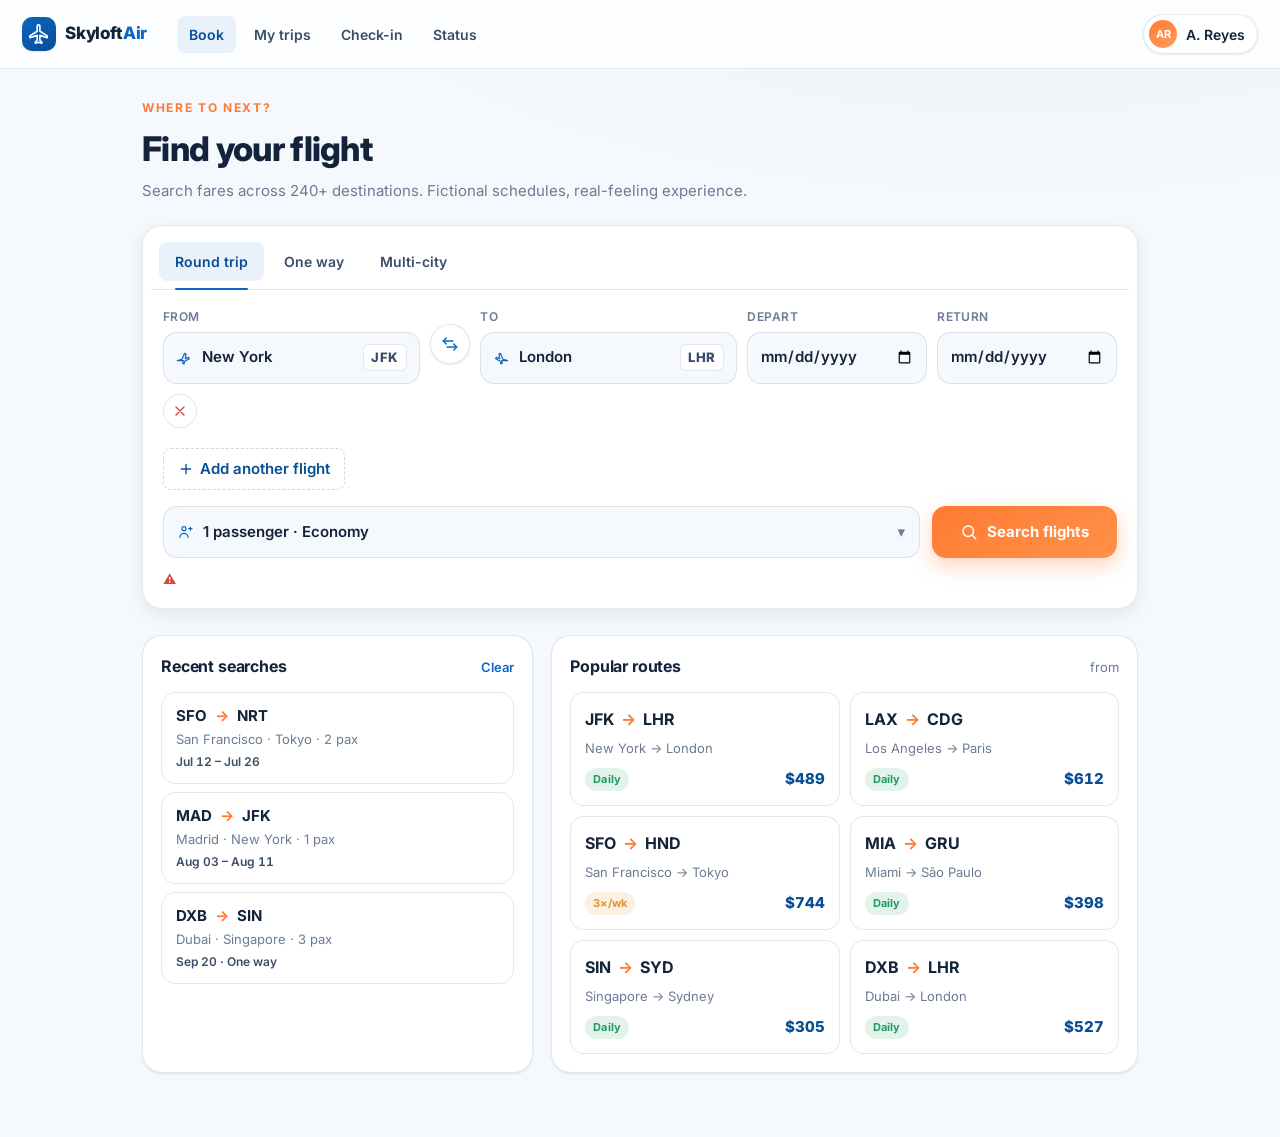
==== index.html @ d3d6f7d5 "Fix mobile responsiveness" ====
<!doctype html>
<html lang="en">
<head>
  <meta charset="utf-8" />
  <meta name="viewport" content="width=device-width, initial-scale=1" />
  <title>Skyloft Air — Flight Search</title>
  <link rel="preconnect" href="https://fonts.googleapis.com" />
  <link rel="preconnect" href="https://fonts.gstatic.com" crossorigin />
  <link href="https://fonts.googleapis.com/css2?family=Inter:wght@400;500;600;700;800&display=swap" rel="stylesheet" />
  <link rel="stylesheet" href="style.css" />
  <script src="script.js" defer></script>
</head>
<body>
  <header class="topbar">
    <div class="brand" aria-label="Skyloft Air">
      <span class="brand-mark" aria-hidden="true">
        <svg viewBox="0 0 24 24" width="22" height="22" fill="none" stroke="currentColor" stroke-width="1.8" stroke-linecap="round" stroke-linejoin="round"><path d="M21 16v-2l-8-5V3.5a1.5 1.5 0 0 0-3 0V9l-8 5v2l8-2.5V19l-2 1.5V22l3.5-1L15 22v-1.5L13 19v-5.5z"/></svg>
      </span>
      <span class="brand-name">Skyloft<span>Air</span></span>
    </div>
    <nav class="topnav" aria-label="Main">
      <a href="#" class="active">Book</a>
      <a href="#">My trips</a>
      <a href="#">Check-in</a>
      <a href="#">Status</a>
    </nav>
    <button class="account" type="button" aria-label="Account menu">
      <span class="avatar" aria-hidden="true">AR</span>
      <span class="account-name">A. Reyes</span>
    </button>
  </header>

  <main class="wrap">
    <section class="hero">
      <p class="hero-kicker">Where to next?</p>
      <h1 class="hero-title">Find your flight</h1>
      <p class="hero-sub">Search fares across 240+ destinations. Fictional schedules, real-feeling experience.</p>
    </section>

    <section class="search" aria-label="Flight search">
      <div class="trip-tabs" role="tablist" aria-label="Trip type">
        <button class="trip-tab active" role="tab" aria-selected="true" data-trip="round">Round trip</button>
        <button class="trip-tab" role="tab" aria-selected="false" data-trip="oneway">One way</button>
        <button class="trip-tab" role="tab" aria-selected="false" data-trip="multi">Multi-city</button>
      </div>

      <form id="searchForm" novalidate>
        <div class="legs" id="legs">
          <div class="leg" data-leg="0">
            <div class="field field-from">
              <label for="from-0">From</label>
              <div class="airport-input">
                <span class="ai-icon" aria-hidden="true">
                  <svg viewBox="0 0 24 24" width="16" height="16" fill="none" stroke="currentColor" stroke-width="1.8" stroke-linecap="round" stroke-linejoin="round"><path d="M2 16l7-2 4-9 2 1-1 7 5-2 1 2-7 4-1 4-2-1 1-4z"/></svg>
                </span>
                <input id="from-0" class="ap" type="text" autocomplete="off" placeholder="City or airport" value="New York" data-code="JFK" />
                <span class="ap-code">JFK</span>
              </div>
            </div>

            <button class="swap" type="button" aria-label="Swap origin and destination" title="Swap">
              <svg viewBox="0 0 24 24" width="18" height="18" fill="none" stroke="currentColor" stroke-width="1.8" stroke-linecap="round" stroke-linejoin="round"><path d="M7 4l-4 4 4 4"/><path d="M3 8h13"/><path d="M17 20l4-4-4-4"/><path d="M21 16H8"/></svg>
            </button>

            <div class="field field-to">
              <label for="to-0">To</label>
              <div class="airport-input">
                <span class="ai-icon" aria-hidden="true">
                  <svg viewBox="0 0 24 24" width="16" height="16" fill="none" stroke="currentColor" stroke-width="1.8" stroke-linecap="round" stroke-linejoin="round"><path d="M22 16l-7-2-4-9-2 1 1 7-5-2-1 2 7 4 1 4 2-1-1-4z"/></svg>
                </span>
                <input id="to-0" class="ap" type="text" autocomplete="off" placeholder="City or airport" value="London" data-code="LHR" />
                <span class="ap-code">LHR</span>
              </div>
            </div>

            <div class="field field-depart">
              <label for="depart-0">Depart</label>
              <input id="depart-0" class="date depart" type="date" />
            </div>

            <div class="field field-return">
              <label for="return-0">Return</label>
              <input id="return-0" class="date return" type="date" />
            </div>

            <button class="leg-remove" type="button" aria-label="Remove flight" hidden>
              <svg viewBox="0 0 24 24" width="16" height="16" fill="none" stroke="currentColor" stroke-width="2" stroke-linecap="round"><path d="M6 6l12 12M18 6L6 18"/></svg>
            </button>
          </div>
        </div>

        <button class="add-leg" type="button" id="addLeg" hidden>
          <svg viewBox="0 0 24 24" width="16" height="16" fill="none" stroke="currentColor" stroke-width="2" stroke-linecap="round"><path d="M12 5v14M5 12h14"/></svg>
          Add another flight
        </button>

        <div class="controls">
          <div class="pax-wrap">
            <button class="pax-trigger" type="button" id="paxTrigger" aria-haspopup="true" aria-expanded="false">
              <span class="pax-ico" aria-hidden="true">
                <svg viewBox="0 0 24 24" width="16" height="16" fill="none" stroke="currentColor" stroke-width="1.8" stroke-linecap="round" stroke-linejoin="round"><circle cx="9" cy="7" r="3"/><path d="M3 20a6 6 0 0 1 12 0"/><path d="M16 7h5M18.5 4.5v5"/></svg>
              </span>
              <span class="pax-label" id="paxLabel">1 passenger · Economy</span>
              <span class="chev" aria-hidden="true">▾</span>
            </button>

            <div class="pax-panel" id="paxPanel" hidden role="dialog" aria-label="Passengers and cabin">
              <div class="stepper-row" data-type="adults">
                <div><strong>Adults</strong><small>12+ years</small></div>
                <div class="stepper">
                  <button type="button" class="step minus" aria-label="Fewer adults">−</button>
                  <output class="step-val">1</output>
                  <button type="button" class="step plus" aria-label="More adults">+</button>
                </div>
              </div>
              <div class="stepper-row" data-type="children">
                <div><strong>Children</strong><small>2–11 years</small></div>
                <div class="stepper">
                  <button type="button" class="step minus" aria-label="Fewer children">−</button>
                  <output class="step-val">0</output>
                  <button type="button" class="step plus" aria-label="More children">+</button>
                </div>
              </div>
              <div class="stepper-row" data-type="infants">
                <div><strong>Infants</strong><small>Under 2, on lap</small></div>
                <div class="stepper">
                  <button type="button" class="step minus" aria-label="Fewer infants">−</button>
                  <output class="step-val">0</output>
                  <button type="button" class="step plus" aria-label="More infants">+</button>
                </div>
              </div>
              <div class="cabin-row">
                <span class="cabin-label">Cabin</span>
                <div class="cabin-seg" role="radiogroup" aria-label="Cabin class">
                  <button type="button" class="cabin active" data-cabin="Economy" role="radio" aria-checked="true">Economy</button>
                  <button type="button" class="cabin" data-cabin="Premium" role="radio" aria-checked="false">Premium</button>
                  <button type="button" class="cabin" data-cabin="Business" role="radio" aria-checked="false">Business</button>
                  <button type="button" class="cabin" data-cabin="First" role="radio" aria-checked="false">First</button>
                </div>
              </div>
              <button type="button" class="pax-done" id="paxDone">Done</button>
            </div>
          </div>

          <button class="search-btn" type="submit">
            <svg viewBox="0 0 24 24" width="18" height="18" fill="none" stroke="currentColor" stroke-width="2" stroke-linecap="round" stroke-linejoin="round"><circle cx="11" cy="11" r="7"/><path d="M21 21l-4-4"/></svg>
            Search flights
          </button>
        </div>
        <p class="form-error" id="formError" role="alert" hidden></p>
      </form>
    </section>

    <div class="columns">
      <section class="panel recent" aria-label="Recent searches">
        <div class="panel-head">
          <h2>Recent searches</h2>
          <button class="link-btn" type="button" id="clearRecent">Clear</button>
        </div>
        <ul class="recent-list" id="recentList">
          <li class="recent-item" data-from="SFO" data-fc="San Francisco" data-to="NRT" data-tc="Tokyo">
            <span class="ri-route"><b>SFO</b><span class="arrow" aria-hidden="true">→</span><b>NRT</b></span>
            <span class="ri-meta">San Francisco · Tokyo · 2 pax</span>
            <span class="ri-date">Jul 12 – Jul 26</span>
          </li>
          <li class="recent-item" data-from="MAD" data-fc="Madrid" data-to="JFK" data-tc="New York">
            <span class="ri-route"><b>MAD</b><span class="arrow" aria-hidden="true">→</span><b>JFK</b></span>
            <span class="ri-meta">Madrid · New York · 1 pax</span>
            <span class="ri-date">Aug 03 – Aug 11</span>
          </li>
          <li class="recent-item" data-from="DXB" data-fc="Dubai" data-to="SIN" data-tc="Singapore">
            <span class="ri-route"><b>DXB</b><span class="arrow" aria-hidden="true">→</span><b>SIN</b></span>
            <span class="ri-meta">Dubai · Singapore · 3 pax</span>
            <span class="ri-date">Sep 20 · One way</span>
          </li>
        </ul>
      </section>

      <section class="panel popular" aria-label="Popular routes">
        <div class="panel-head">
          <h2>Popular routes</h2>
          <span class="head-note">from</span>
        </div>
        <ul class="route-grid" id="routeGrid">
          <li>
            <button class="route-card" type="button" data-from="JFK" data-fc="New York" data-to="LHR" data-tc="London">
              <span class="rc-codes"><b>JFK</b><span class="arrow" aria-hidden="true">→</span><b>LHR</b></span>
              <span class="rc-cities">New York → London</span>
              <span class="rc-foot"><span class="rc-pill ontime">Daily</span><span class="rc-price">$489</span></span>
            </button>
          </li>
          <li>
            <button class="route-card" type="button" data-from="LAX" data-fc="Los Angeles" data-to="CDG" data-tc="Paris">
              <span class="rc-codes"><b>LAX</b><span class="arrow" aria-hidden="true">→</span><b>CDG</b></span>
              <span class="rc-cities">Los Angeles → Paris</span>
              <span class="rc-foot"><span class="rc-pill ontime">Daily</span><span class="rc-price">$612</span></span>
            </button>
          </li>
          <li>
            <button class="route-card" type="button" data-from="SFO" data-fc="San Francisco" data-to="HND" data-tc="Tokyo">
              <span class="rc-codes"><b>SFO</b><span class="arrow" aria-hidden="true">→</span><b>HND</b></span>
              <span class="rc-cities">San Francisco → Tokyo</span>
              <span class="rc-foot"><span class="rc-pill warn">3×/wk</span><span class="rc-price">$744</span></span>
            </button>
          </li>
          <li>
            <button class="route-card" type="button" data-from="MIA" data-fc="Miami" data-to="GRU" data-tc="São Paulo">
              <span class="rc-codes"><b>MIA</b><span class="arrow" aria-hidden="true">→</span><b>GRU</b></span>
              <span class="rc-cities">Miami → São Paulo</span>
              <span class="rc-foot"><span class="rc-pill ontime">Daily</span><span class="rc-price">$398</span></span>
            </button>
          </li>
          <li>
            <button class="route-card" type="button" data-from="SIN" data-fc="Singapore" data-to="SYD" data-tc="Sydney">
              <span class="rc-codes"><b>SIN</b><span class="arrow" aria-hidden="true">→</span><b>SYD</b></span>
              <span class="rc-cities">Singapore → Sydney</span>
              <span class="rc-foot"><span class="rc-pill ontime">Daily</span><span class="rc-price">$305</span></span>
            </button>
          </li>
          <li>
            <button class="route-card" type="button" data-from="DXB" data-fc="Dubai" data-to="LHR" data-tc="London">
              <span class="rc-codes"><b>DXB</b><span class="arrow" aria-hidden="true">→</span><b>LHR</b></span>
              <span class="rc-cities">Dubai → London</span>
              <span class="rc-foot"><span class="rc-pill ontime">Daily</span><span class="rc-price">$527</span></span>
            </button>
          </li>
        </ul>
      </section>
    </div>
  </main>

  <div class="toast-wrap" id="toastWrap" aria-live="polite" aria-atomic="true"></div>

</body>
</html>
---- style.css ----
:root {
  --sky: #0a66c2;
  --sky-d: #084e95;
  --sky-50: #e9f2fb;
  --cloud: #f5f8fc;
  --sunrise: #ff7a33;
  --sunrise-50: #fff0e7;
  --ink: #13233b;
  --ink-2: #3a4d68;
  --muted: #6b7c93;
  --bg: #f5f8fc;
  --surface: #ffffff;
  --line: rgba(19, 35, 59, 0.1);
  --line-2: rgba(19, 35, 59, 0.18);
  --ok: #1f9d62;
  --warn: #e0962a;
  --danger: #d4493e;
  --boarding: #1f9d62;
  --r-sm: 8px;
  --r-md: 14px;
  --r-lg: 20px;
  --shadow-sm: 0 1px 2px rgba(19, 35, 59, 0.06), 0 1px 3px rgba(19, 35, 59, 0.05);
  --shadow-md: 0 6px 18px rgba(19, 35, 59, 0.08);
  --shadow-lg: 0 18px 48px rgba(19, 35, 59, 0.14);
}

* { box-sizing: border-box; }

html { -webkit-text-size-adjust: 100%; }

body {
  margin: 0;
  font-family: "Inter", system-ui, -apple-system, sans-serif;
  font-size: 15px;
  line-height: 1.5;
  color: var(--ink);
  background:
    radial-gradient(1100px 460px at 80% -120px, var(--sky-50), transparent 70%),
    var(--bg);
  -webkit-font-smoothing: antialiased;
  -moz-osx-font-smoothing: grayscale;
}

.tnum { font-variant-numeric: tabular-nums; }

/* ---------- Topbar ---------- */
.topbar {
  display: flex;
  align-items: center;
  gap: 22px;
  padding: 14px 22px;
  background: rgba(255, 255, 255, 0.82);
  backdrop-filter: saturate(1.4) blur(10px);
  border-bottom: 1px solid var(--line);
  position: sticky;
  top: 0;
  z-index: 30;
}
.brand { display: flex; align-items: center; gap: 9px; color: var(--sky); }
.brand-mark {
  display: grid;
  place-items: center;
  width: 34px; height: 34px;
  border-radius: 10px;
  background: linear-gradient(150deg, var(--sky), var(--sky-d));
  color: #fff;
  box-shadow: var(--shadow-sm);
}
.brand-name { font-weight: 800; font-size: 17px; color: var(--ink); letter-spacing: -0.01em; }
.brand-name span { color: var(--sky); }
.topnav { display: flex; gap: 6px; margin-left: 8px; }
.topnav a {
  text-decoration: none;
  color: var(--ink-2);
  font-weight: 600;
  font-size: 14px;
  padding: 8px 12px;
  border-radius: var(--r-sm);
  transition: background .15s, color .15s;
}
.topnav a:hover { background: var(--sky-50); color: var(--sky-d); }
.topnav a.active { color: var(--sky-d); background: var(--sky-50); }
.account {
  margin-left: auto;
  display: flex; align-items: center; gap: 9px;
  background: var(--surface);
  border: 1px solid var(--line);
  border-radius: 999px;
  padding: 5px 12px 5px 5px;
  cursor: pointer;
  font: inherit;
  color: var(--ink);
  box-shadow: var(--shadow-sm);
  transition: border-color .15s, box-shadow .15s;
}
.account:hover { border-color: var(--line-2); }
.avatar {
  width: 28px; height: 28px;
  border-radius: 50%;
  display: grid; place-items: center;
  background: linear-gradient(150deg, var(--sunrise), #ff9c5e);
  color: #fff; font-weight: 700; font-size: 11px;
}
.account-name { font-weight: 600; font-size: 14px; }

/* ---------- Wrap / hero ---------- */
.wrap { max-width: 1040px; margin: 0 auto; padding: 30px 22px 64px; }
.hero { margin-bottom: 22px; }
.hero-kicker {
  margin: 0 0 6px;
  text-transform: uppercase;
  letter-spacing: .14em;
  font-size: 12px;
  font-weight: 700;
  color: var(--sunrise);
}
.hero-title { margin: 0 0 6px; font-size: 34px; font-weight: 800; letter-spacing: -0.02em; }
.hero-sub { margin: 0; color: var(--muted); font-size: 15px; }

/* ---------- Search card ---------- */
.search {
  background: var(--surface);
  border: 1px solid var(--line);
  border-radius: var(--r-lg);
  box-shadow: var(--shadow-md);
  padding: 8px 8px 18px;
}
.trip-tabs {
  display: flex;
  gap: 4px;
  padding: 8px;
  border-bottom: 1px solid var(--line);
  margin-bottom: 4px;
}
.trip-tab {
  font: inherit;
  font-weight: 600;
  font-size: 14px;
  color: var(--ink-2);
  background: transparent;
  border: 0;
  border-radius: var(--r-sm);
  padding: 9px 16px;
  cursor: pointer;
  position: relative;
  transition: background .15s, color .15s;
}
.trip-tab:hover { background: var(--cloud); }
.trip-tab.active { color: var(--sky-d); background: var(--sky-50); }
.trip-tab.active::after {
  content: "";
  position: absolute;
  left: 16px; right: 16px; bottom: -9px;
  height: 2px;
  background: var(--sky);
  border-radius: 2px;
}

/* ---------- Legs ---------- */
.legs { display: flex; flex-direction: column; gap: 12px; padding: 14px 12px 2px; }
.leg {
  display: grid;
  grid-template-columns: 1fr 40px 1fr 0.7fr 0.7fr;
  align-items: end;
  gap: 10px;
}
.leg.no-return { grid-template-columns: 1fr 40px 1fr 0.9fr; }
.field { display: flex; flex-direction: column; gap: 6px; min-width: 0; }
.field label {
  font-size: 12px;
  font-weight: 600;
  color: var(--muted);
  text-transform: uppercase;
  letter-spacing: .04em;
}
.airport-input {
  display: flex;
  align-items: center;
  gap: 8px;
  background: var(--cloud);
  border: 1px solid var(--line);
  border-radius: var(--r-md);
  padding: 0 12px;
  height: 52px;
  transition: border-color .15s, box-shadow .15s, background .15s;
}
.airport-input:focus-within {
  border-color: var(--sky);
  background: #fff;
  box-shadow: 0 0 0 3px var(--sky-50);
}
.ai-icon { color: var(--sky); display: flex; }
.airport-input input {
  flex: 1;
  border: 0;
  background: transparent;
  font: inherit;
  font-weight: 600;
  font-size: 15px;
  color: var(--ink);
  min-width: 0;
  outline: none;
}
.airport-input input::placeholder { color: var(--muted); font-weight: 500; }
.ap-code {
  font-variant-numeric: tabular-nums;
  font-weight: 800;
  font-size: 13px;
  letter-spacing: .04em;
  color: var(--ink-2);
  background: #fff;
  border: 1px solid var(--line);
  border-radius: 6px;
  padding: 3px 7px;
  min-width: 44px;
  text-align: center;
}
.swap {
  align-self: center;
  margin-bottom: 4px;
  width: 40px; height: 40px;
  border-radius: 50%;
  border: 1px solid var(--line);
  background: #fff;
  color: var(--sky);
  cursor: pointer;
  display: grid; place-items: center;
  box-shadow: var(--shadow-sm);
  transition: transform .25s ease, border-color .15s, color .15s;
}
.swap:hover { border-color: var(--sky); color: var(--sky-d); }
.swap.spin { transform: rotate(180deg); }

.date {
  height: 52px;
  border: 1px solid var(--line);
  border-radius: var(--r-md);
  background: var(--cloud);
  font: inherit;
  font-weight: 600;
  color: var(--ink);
  padding: 0 12px;
  outline: none;
  transition: border-color .15s, box-shadow .15s, background .15s;
}
.date:focus { border-color: var(--sky); background: #fff; box-shadow: 0 0 0 3px var(--sky-50); }
.date.disabled { opacity: .45; pointer-events: none; }

.leg-remove {
  align-self: center;
  margin-bottom: 4px;
  width: 34px; height: 34px;
  border-radius: 50%;
  border: 1px solid var(--line);
  background: #fff;
  color: var(--danger);
  cursor: pointer;
  display: grid; place-items: center;
  transition: border-color .15s, background .15s;
}
.leg-remove:hover { border-color: var(--danger); background: #fff5f4; }

.add-leg {
  margin: 14px 12px 0;
  display: inline-flex;
  align-items: center;
  gap: 6px;
  background: transparent;
  border: 1px dashed var(--line-2);
  border-radius: var(--r-sm);
  color: var(--sky-d);
  font: inherit;
  font-weight: 600;
  padding: 9px 14px;
  cursor: pointer;
  transition: background .15s, border-color .15s;
}
.add-leg:hover { background: var(--sky-50); border-color: var(--sky); }

/* ---------- Controls ---------- */
.controls {
  display: flex;
  align-items: stretch;
  gap: 12px;
  padding: 16px 12px 0;
  flex-wrap: wrap;
}
.pax-wrap { position: relative; flex: 1; min-width: 240px; }
.pax-trigger {
  width: 100%;
  height: 52px;
  display: flex;
  align-items: center;
  gap: 9px;
  background: var(--cloud);
  border: 1px solid var(--line);
  border-radius: var(--r-md);
  padding: 0 14px;
  font: inherit;
  font-weight: 600;
  color: var(--ink);
  cursor: pointer;
  text-align: left;
  transition: border-color .15s, box-shadow .15s;
}
.pax-trigger:hover { border-color: var(--line-2); }
.pax-trigger[aria-expanded="true"] { border-color: var(--sky); box-shadow: 0 0 0 3px var(--sky-50); background: #fff; }
.pax-ico { color: var(--sky); display: flex; }
.pax-label { flex: 1; }
.chev { color: var(--muted); transition: transform .2s; }
.pax-trigger[aria-expanded="true"] .chev { transform: rotate(180deg); }

.pax-panel {
  position: absolute;
  top: calc(100% + 8px);
  left: 0;
  width: min(360px, 92vw);
  background: var(--surface);
  border: 1px solid var(--line);
  border-radius: var(--r-md);
  box-shadow: var(--shadow-lg);
  padding: 8px;
  z-index: 20;
  animation: pop .14s ease;
}
@keyframes pop { from { opacity: 0; transform: translateY(-4px) scale(.98); } }
.stepper-row {
  display: flex;
  align-items: center;
  justify-content: space-between;
  padding: 10px 8px;
  border-radius: var(--r-sm);
}
.stepper-row:hover { background: var(--cloud); }
.stepper-row strong { display: block; font-size: 14px; }
.stepper-row small { color: var(--muted); font-size: 12px; }
.stepper { display: flex; align-items: center; gap: 4px; }
.step {
  width: 34px; height: 34px;
  border-radius: 50%;
  border: 1px solid var(--line-2);
  background: #fff;
  color: var(--sky-d);
  font-size: 18px;
  font-weight: 700;
  cursor: pointer;
  display: grid; place-items: center;
  transition: border-color .15s, background .15s, opacity .15s;
}
.step:hover:not(:disabled) { border-color: var(--sky); background: var(--sky-50); }
.step:disabled { opacity: .35; cursor: not-allowed; }
.step-val { width: 30px; text-align: center; font-weight: 700; font-variant-numeric: tabular-nums; }

.cabin-row { padding: 12px 8px 6px; border-top: 1px solid var(--line); margin-top: 6px; }
.cabin-label { display: block; font-size: 12px; font-weight: 600; color: var(--muted); text-transform: uppercase; letter-spacing: .04em; margin-bottom: 8px; }
.cabin-seg { display: grid; grid-template-columns: repeat(2, 1fr); gap: 6px; }
.cabin {
  font: inherit;
  font-weight: 600;
  font-size: 13px;
  padding: 9px 10px;
  border: 1px solid var(--line);
  border-radius: var(--r-sm);
  background: #fff;
  color: var(--ink-2);
  cursor: pointer;
  transition: border-color .15s, background .15s, color .15s;
}
.cabin:hover { border-color: var(--sky); }
.cabin.active { border-color: var(--sky); background: var(--sky-50); color: var(--sky-d); }
.pax-done {
  width: 100%;
  margin-top: 8px;
  padding: 11px;
  border: 0;
  border-radius: var(--r-sm);
  background: var(--ink);
  color: #fff;
  font: inherit;
  font-weight: 600;
  cursor: pointer;
}
.pax-done:hover { background: #0c1a2e; }

.search-btn {
  display: inline-flex;
  align-items: center;
  justify-content: center;
  gap: 9px;
  height: 52px;
  padding: 0 28px;
  border: 0;
  border-radius: var(--r-md);
  background: linear-gradient(150deg, var(--sunrise), #ff9248);
  color: #fff;
  font: inherit;
  font-weight: 700;
  font-size: 15px;
  cursor: pointer;
  box-shadow: 0 8px 20px rgba(255, 122, 51, 0.32);
  transition: transform .12s, box-shadow .15s, filter .15s;
  white-space: nowrap;
}
.search-btn:hover { filter: brightness(1.03); box-shadow: 0 10px 26px rgba(255, 122, 51, 0.4); }
.search-btn:active { transform: translateY(1px); }

.form-error {
  margin: 12px 12px 0;
  color: var(--danger);
  font-weight: 600;
  font-size: 13px;
  display: flex;
  align-items: center;
  gap: 6px;
}
.form-error::before { content: "⚠"; }

/* ---------- Columns ---------- */
.columns {
  display: grid;
  grid-template-columns: minmax(260px, 0.8fr) 1.2fr;
  gap: 18px;
  margin-top: 26px;
}
.panel {
  background: var(--surface);
  border: 1px solid var(--line);
  border-radius: var(--r-lg);
  box-shadow: var(--shadow-sm);
  padding: 18px;
}
.panel-head {
  display: flex;
  align-items: baseline;
  justify-content: space-between;
  margin-bottom: 14px;
}
.panel-head h2 { margin: 0; font-size: 16px; font-weight: 700; letter-spacing: -0.01em; }
.head-note { color: var(--muted); font-size: 13px; }
.link-btn {
  background: none;
  border: 0;
  color: var(--sky);
  font: inherit;
  font-weight: 600;
  font-size: 13px;
  cursor: pointer;
  padding: 0;
}
.link-btn:hover { color: var(--sky-d); text-decoration: underline; }

/* recent */
.recent-list { list-style: none; margin: 0; padding: 0; display: flex; flex-direction: column; gap: 8px; }
.recent-item {
  display: grid;
  gap: 3px;
  padding: 12px 14px;
  border: 1px solid var(--line);
  border-radius: var(--r-md);
  cursor: pointer;
  transition: border-color .15s, background .15s, transform .12s;
}
.recent-item:hover { border-color: var(--sky); background: var(--sky-50); transform: translateY(-1px); }
.ri-route { display: flex; align-items: center; gap: 8px; font-variant-numeric: tabular-nums; font-weight: 800; font-size: 15px; }
.ri-route .arrow, .rc-codes .arrow { color: var(--sunrise); font-weight: 700; }
.ri-meta { color: var(--muted); font-size: 13px; }
.ri-date { color: var(--ink-2); font-size: 12px; font-weight: 600; font-variant-numeric: tabular-nums; }
.recent-empty { color: var(--muted); font-size: 14px; padding: 6px 2px; }

/* popular */
.route-grid {
  list-style: none;
  margin: 0;
  padding: 0;
  display: grid;
  grid-template-columns: repeat(2, 1fr);
  gap: 10px;
}
.route-card {
  width: 100%;
  text-align: left;
  display: grid;
  gap: 8px;
  padding: 14px;
  border: 1px solid var(--line);
  border-radius: var(--r-md);
  background: #fff;
  font: inherit;
  cursor: pointer;
  transition: border-color .15s, box-shadow .15s, transform .12s;
}
.route-card:hover { border-color: var(--sky); box-shadow: var(--shadow-md); transform: translateY(-2px); }
.rc-codes { font-variant-numeric: tabular-nums; font-weight: 800; font-size: 16px; display: flex; gap: 7px; align-items: center; color: var(--ink); }
.rc-cities { color: var(--muted); font-size: 13px; }
.rc-foot { display: flex; align-items: center; justify-content: space-between; margin-top: 2px; }
.rc-pill {
  font-size: 11px;
  font-weight: 700;
  padding: 3px 8px;
  border-radius: 999px;
  letter-spacing: .02em;
}
.rc-pill.ontime { background: rgba(31, 157, 98, 0.12); color: var(--ok); }
.rc-pill.warn { background: rgba(224, 150, 42, 0.14); color: var(--warn); }
.rc-price { font-variant-numeric: tabular-nums; font-weight: 800; font-size: 15px; color: var(--sky-d); }

/* ---------- Toast ---------- */
.toast-wrap {
  position: fixed;
  bottom: 22px;
  left: 50%;
  transform: translateX(-50%);
  display: flex;
  flex-direction: column;
  gap: 10px;
  z-index: 60;
  width: min(440px, calc(100vw - 28px));
}
.toast {
  display: flex;
  align-items: flex-start;
  gap: 12px;
  background: var(--ink);
  color: #fff;
  border-radius: var(--r-md);
  padding: 13px 16px;
  box-shadow: var(--shadow-lg);
  animation: toastIn .26s cubic-bezier(.16, 1, .3, 1);
}
.toast.out { animation: toastOut .25s forwards ease; }
@keyframes toastIn { from { opacity: 0; transform: translateY(14px) scale(.97); } }
@keyframes toastOut { to { opacity: 0; transform: translateY(10px); } }
.toast .t-ico {
  width: 30px; height: 30px;
  border-radius: 8px;
  display: grid; place-items: center;
  flex-shrink: 0;
  background: linear-gradient(150deg, var(--sky), var(--sky-d));
}
.toast.success .t-ico { background: linear-gradient(150deg, var(--boarding), #167a4c); }
.toast .t-body { font-size: 14px; line-height: 1.35; }
.toast .t-body b { font-weight: 700; }
.toast .t-body span { display: block; color: rgba(255, 255, 255, 0.72); font-size: 12.5px; margin-top: 2px; }

/* ---------- Responsive ---------- */
@media (max-width: 820px) {
  .columns { grid-template-columns: 1fr; }
  .leg, .leg.no-return { grid-template-columns: 1fr 1fr; grid-auto-flow: row; }
  .leg .swap { grid-column: 1 / -1; justify-self: center; margin: 2px 0; }
  .field-from, .field-to { grid-column: 1 / -1; }
}
@media (max-width: 520px) {
  .wrap { padding: 22px 14px 56px; }
  .hero-title { font-size: 27px; }
  .topnav { display: none; }
  .account-name { display: none; }
  .trip-tab { padding: 9px 11px; font-size: 13px; }
  .leg, .leg.no-return { grid-template-columns: 1fr; }
  .field-depart, .field-return { grid-column: 1 / -1; }
  .controls { flex-direction: column; }
  .pax-wrap, .search-btn { width: 100%; }
  .route-grid { grid-template-columns: 1fr; }
  .cabin-seg { grid-template-columns: 1fr 1fr; }
}
@media (prefers-reduced-motion: reduce) {
  * { animation-duration: .001ms !important; transition-duration: .001ms !important; }
}
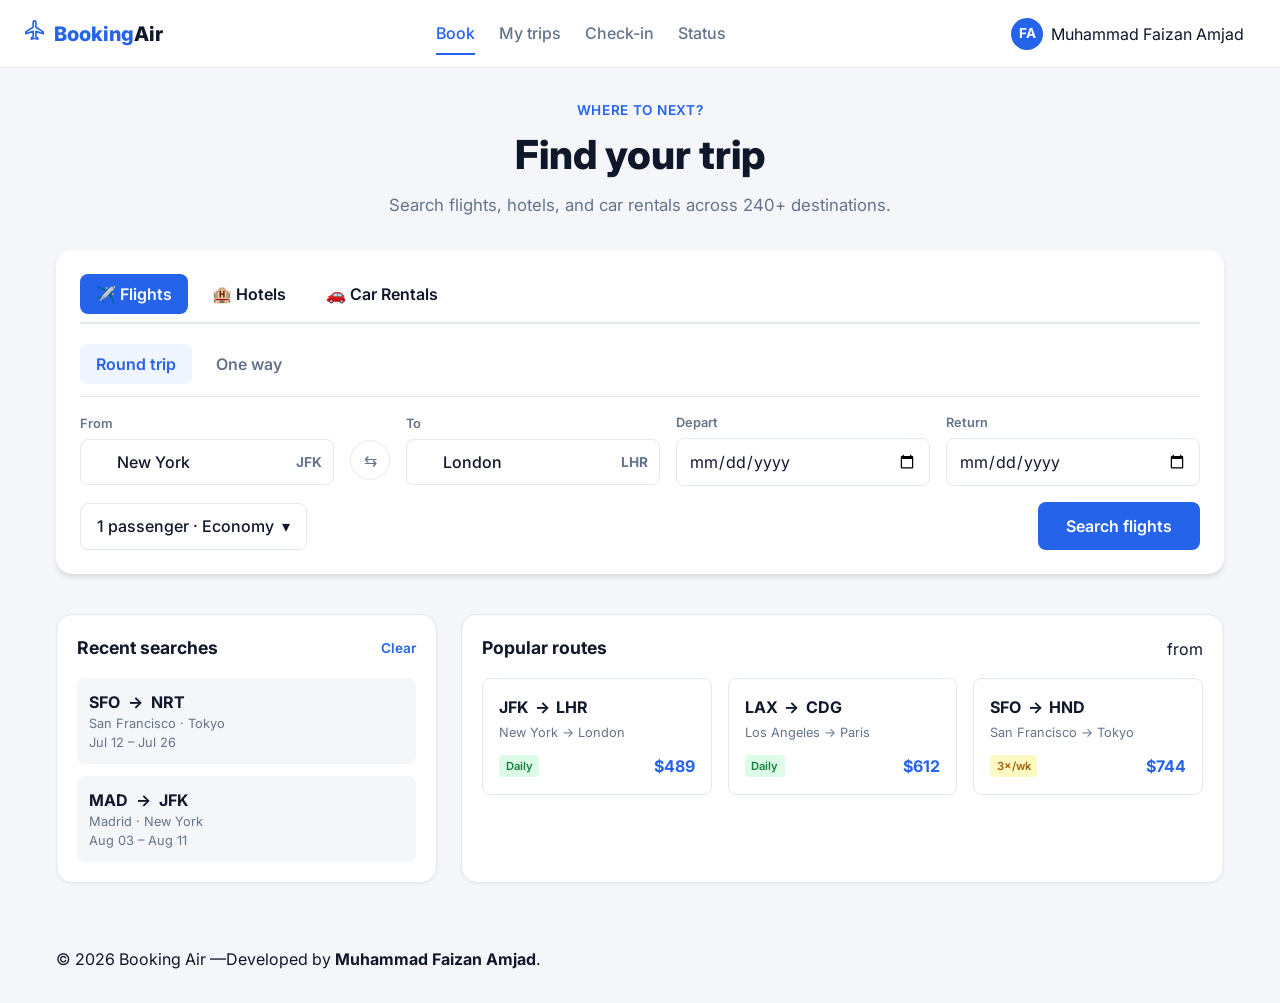
==== commit b525e7ad: "Fix mobile responsiveness" ====
--- a/index.html
+++ b/index.html
@@ -3,7 +3,7 @@
 <head>
   <meta charset="utf-8" />
   <meta name="viewport" content="width=device-width, initial-scale=1" />
-  <title>Skyloft Air — Flight Search</title>
+  <title>Booking Air — Flight, Hotel & Car Search</title>
   <link rel="preconnect" href="https://fonts.googleapis.com" />
   <link rel="preconnect" href="https://fonts.gstatic.com" crossorigin />
   <link href="https://fonts.googleapis.com/css2?family=Inter:wght@400;500;600;700;800&display=swap" rel="stylesheet" />
@@ -12,11 +12,11 @@
 </head>
 <body>
   <header class="topbar">
-    <div class="brand" aria-label="Skyloft Air">
+    <div class="brand" aria-label="Booking Air">
       <span class="brand-mark" aria-hidden="true">
         <svg viewBox="0 0 24 24" width="22" height="22" fill="none" stroke="currentColor" stroke-width="1.8" stroke-linecap="round" stroke-linejoin="round"><path d="M21 16v-2l-8-5V3.5a1.5 1.5 0 0 0-3 0V9l-8 5v2l8-2.5V19l-2 1.5V22l3.5-1L15 22v-1.5L13 19v-5.5z"/></svg>
       </span>
-      <span class="brand-name">Skyloft<span>Air</span></span>
+      <span class="brand-name">Booking<span>Air</span></span>
     </div>
     <nav class="topnav" aria-label="Main">
       <a href="#" class="active">Book</a>
@@ -25,50 +25,49 @@
       <a href="#">Status</a>
     </nav>
     <button class="account" type="button" aria-label="Account menu">
-      <span class="avatar" aria-hidden="true">AR</span>
-      <span class="account-name">A. Reyes</span>
+      <span class="avatar" aria-hidden="true">FA</span>
+      <span class="account-name">Muhammad Faizan Amjad</span>
     </button>
   </header>
 
   <main class="wrap">
     <section class="hero">
       <p class="hero-kicker">Where to next?</p>
-      <h1 class="hero-title">Find your flight</h1>
-      <p class="hero-sub">Search fares across 240+ destinations. Fictional schedules, real-feeling experience.</p>
+      <h1 class="hero-title">Find your trip</h1>
+      <p class="hero-sub">Search flights, hotels, and car rentals across 240+ destinations.</p>
     </section>
 
-    <section class="search" aria-label="Flight search">
-      <div class="trip-tabs" role="tablist" aria-label="Trip type">
-        <button class="trip-tab active" role="tab" aria-selected="true" data-trip="round">Round trip</button>
-        <button class="trip-tab" role="tab" aria-selected="false" data-trip="oneway">One way</button>
-        <button class="trip-tab" role="tab" aria-selected="false" data-trip="multi">Multi-city</button>
+    <section class="search" aria-label="Travel search">
+      <!-- Service Type Selector Tabs -->
+      <div class="service-tabs" role="tablist" aria-label="Service type" style="display: flex; gap: 0.5rem; margin-bottom: 1.25rem; border-bottom: 2px solid var(--border-color); padding-bottom: 0.5rem;">
+        <button class="service-tab active" type="button" data-service="flights" style="padding: 0.5rem 1rem; border: none; background: var(--primary); color: #fff; border-radius: var(--radius-sm); font-weight: 600; cursor: pointer;">✈️ Flights</button>
+        <button class="service-tab" type="button" data-service="hotels" style="padding: 0.5rem 1rem; border: none; background: transparent; color: var(--text-main); border-radius: var(--radius-sm); font-weight: 600; cursor: pointer;">🏨 Hotels</button>
+        <button class="service-tab" type="button" data-service="cars" style="padding: 0.5rem 1rem; border: none; background: transparent; color: var(--text-main); border-radius: var(--radius-sm); font-weight: 600; cursor: pointer;">🚗 Car Rentals</button>
       </div>
 
-      <form id="searchForm" novalidate>
+      <!-- Flight Form -->
+      <form id="flightForm" class="search-form" novalidate>
+        <div class="trip-tabs" role="tablist" aria-label="Trip type" style="margin-bottom: 1rem;">
+          <button class="trip-tab active" role="tab" aria-selected="true" type="button">Round trip</button>
+          <button class="trip-tab" role="tab" aria-selected="false" type="button">One way</button>
+        </div>
+
         <div class="legs" id="legs">
           <div class="leg" data-leg="0">
             <div class="field field-from">
               <label for="from-0">From</label>
               <div class="airport-input">
-                <span class="ai-icon" aria-hidden="true">
-                  <svg viewBox="0 0 24 24" width="16" height="16" fill="none" stroke="currentColor" stroke-width="1.8" stroke-linecap="round" stroke-linejoin="round"><path d="M2 16l7-2 4-9 2 1-1 7 5-2 1 2-7 4-1 4-2-1 1-4z"/></svg>
-                </span>
-                <input id="from-0" class="ap" type="text" autocomplete="off" placeholder="City or airport" value="New York" data-code="JFK" />
+                <input id="from-0" class="ap" type="text" autocomplete="off" placeholder="City or airport" value="New York" />
                 <span class="ap-code">JFK</span>
               </div>
             </div>
 
-            <button class="swap" type="button" aria-label="Swap origin and destination" title="Swap">
-              <svg viewBox="0 0 24 24" width="18" height="18" fill="none" stroke="currentColor" stroke-width="1.8" stroke-linecap="round" stroke-linejoin="round"><path d="M7 4l-4 4 4 4"/><path d="M3 8h13"/><path d="M17 20l4-4-4-4"/><path d="M21 16H8"/></svg>
-            </button>
+            <button class="swap" type="button" aria-label="Swap origin and destination" id="swapBtn">⇆</button>
 
             <div class="field field-to">
               <label for="to-0">To</label>
               <div class="airport-input">
-                <span class="ai-icon" aria-hidden="true">
-                  <svg viewBox="0 0 24 24" width="16" height="16" fill="none" stroke="currentColor" stroke-width="1.8" stroke-linecap="round" stroke-linejoin="round"><path d="M22 16l-7-2-4-9-2 1 1 7-5-2-1 2 7 4 1 4 2-1-1-4z"/></svg>
-                </span>
-                <input id="to-0" class="ap" type="text" autocomplete="off" placeholder="City or airport" value="London" data-code="LHR" />
+                <input id="to-0" class="ap" type="text" autocomplete="off" placeholder="City or airport" value="London" />
                 <span class="ap-code">LHR</span>
               </div>
             </div>
@@ -82,24 +81,12 @@
               <label for="return-0">Return</label>
               <input id="return-0" class="date return" type="date" />
             </div>
-
-            <button class="leg-remove" type="button" aria-label="Remove flight" hidden>
-              <svg viewBox="0 0 24 24" width="16" height="16" fill="none" stroke="currentColor" stroke-width="2" stroke-linecap="round"><path d="M6 6l12 12M18 6L6 18"/></svg>
-            </button>
-          </div>
-        </div>
-
-        <button class="add-leg" type="button" id="addLeg" hidden>
-          <svg viewBox="0 0 24 24" width="16" height="16" fill="none" stroke="currentColor" stroke-width="2" stroke-linecap="round"><path d="M12 5v14M5 12h14"/></svg>
-          Add another flight
-        </button>
-
-        <div class="controls">
+          </div>
+        </div>
+
+        <div class="controls" style="margin-top: 1rem; display: flex; justify-content: space-between; align-items: center;">
           <div class="pax-wrap">
             <button class="pax-trigger" type="button" id="paxTrigger" aria-haspopup="true" aria-expanded="false">
-              <span class="pax-ico" aria-hidden="true">
-                <svg viewBox="0 0 24 24" width="16" height="16" fill="none" stroke="currentColor" stroke-width="1.8" stroke-linecap="round" stroke-linejoin="round"><circle cx="9" cy="7" r="3"/><path d="M3 20a6 6 0 0 1 12 0"/><path d="M16 7h5M18.5 4.5v5"/></svg>
-              </span>
               <span class="pax-label" id="paxLabel">1 passenger · Economy</span>
               <span class="chev" aria-hidden="true">▾</span>
             </button>
@@ -142,13 +129,65 @@
             </div>
           </div>
 
-          <button class="search-btn" type="submit">
-            <svg viewBox="0 0 24 24" width="18" height="18" fill="none" stroke="currentColor" stroke-width="2" stroke-linecap="round" stroke-linejoin="round"><circle cx="11" cy="11" r="7"/><path d="M21 21l-4-4"/></svg>
-            Search flights
-          </button>
-        </div>
-        <p class="form-error" id="formError" role="alert" hidden></p>
+          <button class="search-btn" type="submit">Search flights</button>
+        </div>
       </form>
+
+      <!-- Hotel Form -->
+      <form id="hotelForm" class="search-form" hidden novalidate>
+        <div class="legs" style="display: grid; grid-template-columns: 2fr 1fr 1fr 1fr; gap: 0.75rem;">
+          <div class="field">
+            <label for="hotel-destination">Destination / Hotel Name</label>
+            <input id="hotel-destination" class="ap" type="text" placeholder="Where are you staying?" value="London" />
+          </div>
+          <div class="field">
+            <label for="hotel-checkin">Check-in</label>
+            <input id="hotel-checkin" class="date" type="date" />
+          </div>
+          <div class="field">
+            <label for="hotel-checkout">Check-out</label>
+            <input id="hotel-checkout" class="date" type="date" />
+          </div>
+          <div class="field">
+            <label for="hotel-guests">Guests & Rooms</label>
+            <select id="hotel-guests" style="padding: 0.6rem; border-radius: var(--radius-sm); border: 1px solid var(--border-color); width: 100%;">
+              <option>1 Room, 1 Guest</option>
+              <option selected>1 Room, 2 Guests</option>
+              <option>2 Rooms, 4 Guests</option>
+            </select>
+          </div>
+        </div>
+        <div class="controls" style="margin-top: 1rem; text-align: right;">
+          <button class="search-btn" type="submit">Search hotels</button>
+        </div>
+      </form>
+
+      <!-- Car Rental Form -->
+      <form id="carForm" class="search-form" hidden novalidate>
+        <div class="legs" style="display: grid; grid-template-columns: 1.5fr 1.5fr 1fr 1fr; gap: 0.75rem;">
+          <div class="field">
+            <label for="car-pickup">Pick-up Location</label>
+            <input id="car-pickup" class="ap" type="text" placeholder="Airport or City" value="London Heathrow (LHR)" />
+          </div>
+          <div class="field">
+            <label for="car-dropoff">Drop-off Location</label>
+            <input id="car-dropoff" class="ap" type="text" placeholder="Same as pick-up" value="London Heathrow (LHR)" />
+          </div>
+          <div class="field">
+            <label for="car-pickdate">Pick-up Date</label>
+            <input id="car-pickdate" class="date" type="date" />
+          </div>
+          <div class="field">
+            <label for="car-dropdate">Drop-off Date</label>
+            <input id="car-dropdate" class="date" type="date" />
+          </div>
+        </div>
+        <div class="controls" style="margin-top: 1rem; text-align: right;">
+          <button class="search-btn" type="submit">Search rental cars</button>
+        </div>
+      </form>
+
+      <p class="form-error" id="formError" role="alert" hidden></p>
     </section>
 
     <div class="columns">
@@ -158,20 +197,15 @@
           <button class="link-btn" type="button" id="clearRecent">Clear</button>
         </div>
         <ul class="recent-list" id="recentList">
-          <li class="recent-item" data-from="SFO" data-fc="San Francisco" data-to="NRT" data-tc="Tokyo">
+          <li class="recent-item" data-from="SFO" data-to="NRT">
             <span class="ri-route"><b>SFO</b><span class="arrow" aria-hidden="true">→</span><b>NRT</b></span>
-            <span class="ri-meta">San Francisco · Tokyo · 2 pax</span>
+            <span class="ri-meta">San Francisco · Tokyo</span>
             <span class="ri-date">Jul 12 – Jul 26</span>
           </li>
-          <li class="recent-item" data-from="MAD" data-fc="Madrid" data-to="JFK" data-tc="New York">
+          <li class="recent-item" data-from="MAD" data-to="JFK">
             <span class="ri-route"><b>MAD</b><span class="arrow" aria-hidden="true">→</span><b>JFK</b></span>
-            <span class="ri-meta">Madrid · New York · 1 pax</span>
+            <span class="ri-meta">Madrid · New York</span>
             <span class="ri-date">Aug 03 – Aug 11</span>
-          </li>
-          <li class="recent-item" data-from="DXB" data-fc="Dubai" data-to="SIN" data-tc="Singapore">
-            <span class="ri-route"><b>DXB</b><span class="arrow" aria-hidden="true">→</span><b>SIN</b></span>
-            <span class="ri-meta">Dubai · Singapore · 3 pax</span>
-            <span class="ri-date">Sep 20 · One way</span>
           </li>
         </ul>
       </section>
@@ -183,45 +217,24 @@
         </div>
         <ul class="route-grid" id="routeGrid">
           <li>
-            <button class="route-card" type="button" data-from="JFK" data-fc="New York" data-to="LHR" data-tc="London">
+            <button class="route-card" type="button" data-fc="New York" data-tc="London">
               <span class="rc-codes"><b>JFK</b><span class="arrow" aria-hidden="true">→</span><b>LHR</b></span>
               <span class="rc-cities">New York → London</span>
               <span class="rc-foot"><span class="rc-pill ontime">Daily</span><span class="rc-price">$489</span></span>
             </button>
           </li>
           <li>
-            <button class="route-card" type="button" data-from="LAX" data-fc="Los Angeles" data-to="CDG" data-tc="Paris">
+            <button class="route-card" type="button" data-fc="Los Angeles" data-tc="Paris">
               <span class="rc-codes"><b>LAX</b><span class="arrow" aria-hidden="true">→</span><b>CDG</b></span>
               <span class="rc-cities">Los Angeles → Paris</span>
               <span class="rc-foot"><span class="rc-pill ontime">Daily</span><span class="rc-price">$612</span></span>
             </button>
           </li>
           <li>
-            <button class="route-card" type="button" data-from="SFO" data-fc="San Francisco" data-to="HND" data-tc="Tokyo">
+            <button class="route-card" type="button" data-fc="San Francisco" data-tc="Tokyo">
               <span class="rc-codes"><b>SFO</b><span class="arrow" aria-hidden="true">→</span><b>HND</b></span>
               <span class="rc-cities">San Francisco → Tokyo</span>
               <span class="rc-foot"><span class="rc-pill warn">3×/wk</span><span class="rc-price">$744</span></span>
-            </button>
-          </li>
-          <li>
-            <button class="route-card" type="button" data-from="MIA" data-fc="Miami" data-to="GRU" data-tc="São Paulo">
-              <span class="rc-codes"><b>MIA</b><span class="arrow" aria-hidden="true">→</span><b>GRU</b></span>
-              <span class="rc-cities">Miami → São Paulo</span>
-              <span class="rc-foot"><span class="rc-pill ontime">Daily</span><span class="rc-price">$398</span></span>
-            </button>
-          </li>
-          <li>
-            <button class="route-card" type="button" data-from="SIN" data-fc="Singapore" data-to="SYD" data-tc="Sydney">
-              <span class="rc-codes"><b>SIN</b><span class="arrow" aria-hidden="true">→</span><b>SYD</b></span>
-              <span class="rc-cities">Singapore → Sydney</span>
-              <span class="rc-foot"><span class="rc-pill ontime">Daily</span><span class="rc-price">$305</span></span>
-            </button>
-          </li>
-          <li>
-            <button class="route-card" type="button" data-from="DXB" data-fc="Dubai" data-to="LHR" data-tc="London">
-              <span class="rc-codes"><b>DXB</b><span class="arrow" aria-hidden="true">→</span><b>LHR</b></span>
-              <span class="rc-cities">Dubai → London</span>
-              <span class="rc-foot"><span class="rc-pill ontime">Daily</span><span class="rc-price">$527</span></span>
             </button>
           </li>
         </ul>
@@ -229,7 +242,12 @@
     </div>
   </main>
 
+  <footer class="footer">
+    <div class="wrap">
+      <p>&copy; 2026 Booking Air —Developed by <strong>Muhammad Faizan Amjad</strong>.</p>
+    </div>
+  </footer>
+
   <div class="toast-wrap" id="toastWrap" aria-live="polite" aria-atomic="true"></div>
-
 </body>
 </html>
--- a/style.css
+++ b/style.css
@@ -1,567 +1,640 @@
+/* ==========================================================================
+   Base & Modern Reset
+   ========================================================================== */
+*, *::before, *::after {
+  box-sizing: border-box;
+  margin: 0;
+  padding: 0;
+}
+
 :root {
-  --sky: #0a66c2;
-  --sky-d: #084e95;
-  --sky-50: #e9f2fb;
-  --cloud: #f5f8fc;
-  --sunrise: #ff7a33;
-  --sunrise-50: #fff0e7;
-  --ink: #13233b;
-  --ink-2: #3a4d68;
-  --muted: #6b7c93;
-  --bg: #f5f8fc;
-  --surface: #ffffff;
-  --line: rgba(19, 35, 59, 0.1);
-  --line-2: rgba(19, 35, 59, 0.18);
-  --ok: #1f9d62;
-  --warn: #e0962a;
-  --danger: #d4493e;
-  --boarding: #1f9d62;
-  --r-sm: 8px;
-  --r-md: 14px;
-  --r-lg: 20px;
-  --shadow-sm: 0 1px 2px rgba(19, 35, 59, 0.06), 0 1px 3px rgba(19, 35, 59, 0.05);
-  --shadow-md: 0 6px 18px rgba(19, 35, 59, 0.08);
-  --shadow-lg: 0 18px 48px rgba(19, 35, 59, 0.14);
-}
-
-* { box-sizing: border-box; }
-
-html { -webkit-text-size-adjust: 100%; }
+  --font-sans: 'Inter', -apple-system, BlinkMacSystemFont, sans-serif;
+  --bg-main: #f4f6f9;
+  --bg-card: #ffffff;
+  --text-main: #0f172a;
+  --text-muted: #64748b;
+  --primary: #2563eb;
+  --primary-hover: #1d4ed8;
+  --primary-light: #eff6ff;
+  --border-color: #e2e8f0;
+  --shadow-sm: 0 1px 3px rgba(0,0,0,0.05);
+  --shadow-md: 0 4px 6px -1px rgba(0,0,0,0.1), 0 2px 4px -1px rgba(0,0,0,0.06);
+  --shadow-lg: 0 10px 15px -3px rgba(0,0,0,0.1), 0 4px 6px -2px rgba(0,0,0,0.05);
+  --radius-sm: 8px;
+  --radius-md: 12px;
+  --radius-lg: 16px;
+  --transition: all 0.2s ease-in-out;
+}
 
 body {
-  margin: 0;
-  font-family: "Inter", system-ui, -apple-system, sans-serif;
-  font-size: 15px;
+  font-family: var(--font-sans);
+  background-color: var(--bg-main);
+  color: var(--text-main);
   line-height: 1.5;
-  color: var(--ink);
-  background:
-    radial-gradient(1100px 460px at 80% -120px, var(--sky-50), transparent 70%),
-    var(--bg);
-  -webkit-font-smoothing: antialiased;
-  -moz-osx-font-smoothing: grayscale;
-}
-
-.tnum { font-variant-numeric: tabular-nums; }
-
-/* ---------- Topbar ---------- */
+  min-height: 100vh;
+  display: flex;
+  flex-direction: column;
+}
+
+button, input, select {
+  font: inherit;
+  color: inherit;
+}
+
+button {
+  cursor: pointer;
+  border: none;
+  background: none;
+}
+
+/* ==========================================================================
+   Header / Topbar
+   ========================================================================== */
 .topbar {
-  display: flex;
-  align-items: center;
-  gap: 22px;
-  padding: 14px 22px;
-  background: rgba(255, 255, 255, 0.82);
-  backdrop-filter: saturate(1.4) blur(10px);
-  border-bottom: 1px solid var(--line);
+  background: var(--bg-card);
+  border-bottom: 1px solid var(--border-color);
+  padding: 0.75rem 1.5rem;
+  display: flex;
+  align-items: center;
+  justify-content: space-between;
   position: sticky;
   top: 0;
-  z-index: 30;
-}
-.brand { display: flex; align-items: center; gap: 9px; color: var(--sky); }
-.brand-mark {
-  display: grid;
-  place-items: center;
-  width: 34px; height: 34px;
-  border-radius: 10px;
-  background: linear-gradient(150deg, var(--sky), var(--sky-d));
-  color: #fff;
-  box-shadow: var(--shadow-sm);
-}
-.brand-name { font-weight: 800; font-size: 17px; color: var(--ink); letter-spacing: -0.01em; }
-.brand-name span { color: var(--sky); }
-.topnav { display: flex; gap: 6px; margin-left: 8px; }
+  z-index: 100;
+}
+
+.brand {
+  display: flex;
+  align-items: center;
+  gap: 0.5rem;
+  font-weight: 800;
+  font-size: 1.25rem;
+  color: var(--primary);
+}
+
+.brand-name span {
+  color: var(--text-main);
+}
+
+.topnav {
+  display: flex;
+  gap: 1.5rem;
+}
+
 .topnav a {
   text-decoration: none;
-  color: var(--ink-2);
+  color: var(--text-muted);
+  font-weight: 500;
+  padding: 0.5rem 0;
+  border-bottom: 2px solid transparent;
+  transition: var(--transition);
+}
+
+.topnav a:hover, .topnav a.active {
+  color: var(--primary);
+  border-bottom-color: var(--primary);
+}
+
+.account {
+  display: flex;
+  align-items: center;
+  gap: 0.5rem;
+  padding: 0.35rem 0.75rem;
+  border-radius: var(--radius-sm);
+  transition: var(--transition);
+}
+
+.account:hover {
+  background-color: var(--primary-light);
+}
+
+.avatar {
+  width: 32px;
+  height: 32px;
+  border-radius: 50%;
+  background: var(--primary);
+  color: white;
+  display: flex;
+  align-items: center;
+  justify-content: center;
+  font-size: 0.85rem;
+  font-weight: 700;
+}
+
+/* ==========================================================================
+   Main Layout & Hero
+   ========================================================================== */
+.wrap {
+  max-width: 1200px;
+  margin: 0 auto;
+  padding: 2rem 1rem;
+  width: 100%;
+  flex: 1;
+}
+
+.hero {
+  text-align: center;
+  margin-bottom: 2rem;
+}
+
+.hero-kicker {
+  color: var(--primary);
   font-weight: 600;
-  font-size: 14px;
-  padding: 8px 12px;
-  border-radius: var(--r-sm);
-  transition: background .15s, color .15s;
-}
-.topnav a:hover { background: var(--sky-50); color: var(--sky-d); }
-.topnav a.active { color: var(--sky-d); background: var(--sky-50); }
-.account {
-  margin-left: auto;
-  display: flex; align-items: center; gap: 9px;
-  background: var(--surface);
-  border: 1px solid var(--line);
-  border-radius: 999px;
-  padding: 5px 12px 5px 5px;
-  cursor: pointer;
-  font: inherit;
-  color: var(--ink);
-  box-shadow: var(--shadow-sm);
-  transition: border-color .15s, box-shadow .15s;
-}
-.account:hover { border-color: var(--line-2); }
-.avatar {
-  width: 28px; height: 28px;
+  text-transform: uppercase;
+  font-size: 0.85rem;
+  letter-spacing: 0.05em;
+}
+
+.hero-title {
+  font-size: 2.5rem;
+  font-weight: 800;
+  margin: 0.25rem 0 0.5rem;
+}
+
+.hero-sub {
+  color: var(--text-muted);
+  font-size: 1.05rem;
+}
+
+/* ==========================================================================
+   Search Panel
+   ========================================================================== */
+.search {
+  background: var(--bg-card);
+  padding: 1.5rem;
+  border-radius: var(--radius-lg);
+  box-shadow: var(--shadow-md);
+  margin-bottom: 2.5rem;
+}
+
+.trip-tabs {
+  display: flex;
+  gap: 0.5rem;
+  margin-bottom: 1.25rem;
+  border-bottom: 1px solid var(--border-color);
+  padding-bottom: 0.75rem;
+}
+
+.trip-tab {
+  padding: 0.5rem 1rem;
+  border-radius: var(--radius-sm);
+  font-weight: 600;
+  color: var(--text-muted);
+  transition: var(--transition);
+}
+
+.trip-tab.active {
+  background: var(--primary-light);
+  color: var(--primary);
+}
+
+.leg {
+  display: flex;
+  flex-wrap: wrap;
+  align-items: center;
+  gap: 1rem;
+  margin-bottom: 1rem;
+}
+
+.field {
+  display: flex;
+  flex-direction: column;
+  flex: 1;
+  min-width: 180px;
+}
+
+.field label {
+  font-size: 0.8rem;
+  font-weight: 600;
+  color: var(--text-muted);
+  margin-bottom: 0.35rem;
+}
+
+.airport-input {
+  position: relative;
+  display: flex;
+  align-items: center;
+}
+
+.ai-icon {
+  position: absolute;
+  left: 0.75rem;
+  color: var(--text-muted);
+}
+
+.ap {
+  width: 100%;
+  padding: 0.65rem 2.5rem 0.65rem 2.25rem;
+  border: 1px solid var(--border-color);
+  border-radius: var(--radius-sm);
+  font-weight: 500;
+  outline: none;
+  transition: var(--transition);
+}
+
+.ap:focus, .date:focus {
+  border-color: var(--primary);
+  box-shadow: 0 0 0 3px rgba(37, 99, 235, 0.15);
+}
+
+.ap-code {
+  position: absolute;
+  right: 0.75rem;
+  font-weight: 700;
+  color: var(--text-muted);
+  font-size: 0.85rem;
+}
+
+.date {
+  padding: 0.65rem 0.75rem;
+  border: 1px solid var(--border-color);
+  border-radius: var(--radius-sm);
+  outline: none;
+}
+
+.swap {
+  width: 40px;
+  height: 40px;
   border-radius: 50%;
-  display: grid; place-items: center;
-  background: linear-gradient(150deg, var(--sunrise), #ff9c5e);
-  color: #fff; font-weight: 700; font-size: 11px;
-}
-.account-name { font-weight: 600; font-size: 14px; }
-
-/* ---------- Wrap / hero ---------- */
-.wrap { max-width: 1040px; margin: 0 auto; padding: 30px 22px 64px; }
-.hero { margin-bottom: 22px; }
-.hero-kicker {
-  margin: 0 0 6px;
-  text-transform: uppercase;
-  letter-spacing: .14em;
-  font-size: 12px;
-  font-weight: 700;
-  color: var(--sunrise);
-}
-.hero-title { margin: 0 0 6px; font-size: 34px; font-weight: 800; letter-spacing: -0.02em; }
-.hero-sub { margin: 0; color: var(--muted); font-size: 15px; }
-
-/* ---------- Search card ---------- */
-.search {
-  background: var(--surface);
-  border: 1px solid var(--line);
-  border-radius: var(--r-lg);
-  box-shadow: var(--shadow-md);
-  padding: 8px 8px 18px;
-}
-.trip-tabs {
-  display: flex;
-  gap: 4px;
-  padding: 8px;
-  border-bottom: 1px solid var(--line);
-  margin-bottom: 4px;
-}
-.trip-tab {
-  font: inherit;
+  border: 1px solid var(--border-color);
+  display: flex;
+  align-items: center;
+  justify-content: center;
+  margin-top: 1.25rem;
+  color: var(--text-muted);
+  transition: var(--transition);
+}
+
+.swap:hover {
+  background: var(--primary-light);
+  color: var(--primary);
+}
+
+.controls {
+  display: flex;
+  justify-content: space-between;
+  align-items: center;
+  margin-top: 1.25rem;
+  gap: 1rem;
+  position: relative;
+}
+
+.pax-trigger {
+  border: 1px solid var(--border-color);
+  padding: 0.65rem 1rem;
+  border-radius: var(--radius-sm);
+  display: flex;
+  align-items: center;
+  gap: 0.5rem;
+  font-weight: 500;
+}
+
+.search-btn {
+  background: var(--primary);
+  color: white;
+  padding: 0.75rem 1.75rem;
+  border-radius: var(--radius-sm);
   font-weight: 600;
-  font-size: 14px;
-  color: var(--ink-2);
-  background: transparent;
-  border: 0;
-  border-radius: var(--r-sm);
-  padding: 9px 16px;
-  cursor: pointer;
-  position: relative;
-  transition: background .15s, color .15s;
-}
-.trip-tab:hover { background: var(--cloud); }
-.trip-tab.active { color: var(--sky-d); background: var(--sky-50); }
-.trip-tab.active::after {
-  content: "";
-  position: absolute;
-  left: 16px; right: 16px; bottom: -9px;
-  height: 2px;
-  background: var(--sky);
-  border-radius: 2px;
-}
-
-/* ---------- Legs ---------- */
-.legs { display: flex; flex-direction: column; gap: 12px; padding: 14px 12px 2px; }
-.leg {
-  display: grid;
-  grid-template-columns: 1fr 40px 1fr 0.7fr 0.7fr;
-  align-items: end;
-  gap: 10px;
-}
-.leg.no-return { grid-template-columns: 1fr 40px 1fr 0.9fr; }
-.field { display: flex; flex-direction: column; gap: 6px; min-width: 0; }
-.field label {
-  font-size: 12px;
-  font-weight: 600;
-  color: var(--muted);
-  text-transform: uppercase;
-  letter-spacing: .04em;
-}
-.airport-input {
-  display: flex;
-  align-items: center;
-  gap: 8px;
-  background: var(--cloud);
-  border: 1px solid var(--line);
-  border-radius: var(--r-md);
-  padding: 0 12px;
-  height: 52px;
-  transition: border-color .15s, box-shadow .15s, background .15s;
-}
-.airport-input:focus-within {
-  border-color: var(--sky);
-  background: #fff;
-  box-shadow: 0 0 0 3px var(--sky-50);
-}
-.ai-icon { color: var(--sky); display: flex; }
-.airport-input input {
-  flex: 1;
-  border: 0;
-  background: transparent;
-  font: inherit;
-  font-weight: 600;
-  font-size: 15px;
-  color: var(--ink);
-  min-width: 0;
-  outline: none;
-}
-.airport-input input::placeholder { color: var(--muted); font-weight: 500; }
-.ap-code {
-  font-variant-numeric: tabular-nums;
-  font-weight: 800;
-  font-size: 13px;
-  letter-spacing: .04em;
-  color: var(--ink-2);
-  background: #fff;
-  border: 1px solid var(--line);
-  border-radius: 6px;
-  padding: 3px 7px;
-  min-width: 44px;
-  text-align: center;
-}
-.swap {
-  align-self: center;
-  margin-bottom: 4px;
-  width: 40px; height: 40px;
-  border-radius: 50%;
-  border: 1px solid var(--line);
-  background: #fff;
-  color: var(--sky);
-  cursor: pointer;
-  display: grid; place-items: center;
-  box-shadow: var(--shadow-sm);
-  transition: transform .25s ease, border-color .15s, color .15s;
-}
-.swap:hover { border-color: var(--sky); color: var(--sky-d); }
-.swap.spin { transform: rotate(180deg); }
-
-.date {
-  height: 52px;
-  border: 1px solid var(--line);
-  border-radius: var(--r-md);
-  background: var(--cloud);
-  font: inherit;
-  font-weight: 600;
-  color: var(--ink);
-  padding: 0 12px;
-  outline: none;
-  transition: border-color .15s, box-shadow .15s, background .15s;
-}
-.date:focus { border-color: var(--sky); background: #fff; box-shadow: 0 0 0 3px var(--sky-50); }
-.date.disabled { opacity: .45; pointer-events: none; }
-
-.leg-remove {
-  align-self: center;
-  margin-bottom: 4px;
-  width: 34px; height: 34px;
-  border-radius: 50%;
-  border: 1px solid var(--line);
-  background: #fff;
-  color: var(--danger);
-  cursor: pointer;
-  display: grid; place-items: center;
-  transition: border-color .15s, background .15s;
-}
-.leg-remove:hover { border-color: var(--danger); background: #fff5f4; }
-
-.add-leg {
-  margin: 14px 12px 0;
-  display: inline-flex;
-  align-items: center;
-  gap: 6px;
-  background: transparent;
-  border: 1px dashed var(--line-2);
-  border-radius: var(--r-sm);
-  color: var(--sky-d);
-  font: inherit;
-  font-weight: 600;
-  padding: 9px 14px;
-  cursor: pointer;
-  transition: background .15s, border-color .15s;
-}
-.add-leg:hover { background: var(--sky-50); border-color: var(--sky); }
-
-/* ---------- Controls ---------- */
-.controls {
-  display: flex;
-  align-items: stretch;
-  gap: 12px;
-  padding: 16px 12px 0;
-  flex-wrap: wrap;
-}
-.pax-wrap { position: relative; flex: 1; min-width: 240px; }
-.pax-trigger {
-  width: 100%;
-  height: 52px;
-  display: flex;
-  align-items: center;
-  gap: 9px;
-  background: var(--cloud);
-  border: 1px solid var(--line);
-  border-radius: var(--r-md);
-  padding: 0 14px;
-  font: inherit;
-  font-weight: 600;
-  color: var(--ink);
-  cursor: pointer;
-  text-align: left;
-  transition: border-color .15s, box-shadow .15s;
-}
-.pax-trigger:hover { border-color: var(--line-2); }
-.pax-trigger[aria-expanded="true"] { border-color: var(--sky); box-shadow: 0 0 0 3px var(--sky-50); background: #fff; }
-.pax-ico { color: var(--sky); display: flex; }
-.pax-label { flex: 1; }
-.chev { color: var(--muted); transition: transform .2s; }
-.pax-trigger[aria-expanded="true"] .chev { transform: rotate(180deg); }
-
+  display: flex;
+  align-items: center;
+  gap: 0.5rem;
+  transition: var(--transition);
+}
+
+.search-btn:hover {
+  background: var(--primary-hover);
+}
+
+/* Passenger Panel Dropdown */
 .pax-panel {
   position: absolute;
-  top: calc(100% + 8px);
+  top: 100%;
   left: 0;
-  width: min(360px, 92vw);
-  background: var(--surface);
-  border: 1px solid var(--line);
-  border-radius: var(--r-md);
+  margin-top: 0.5rem;
+  background: var(--bg-card);
+  border: 1px solid var(--border-color);
+  border-radius: var(--radius-md);
   box-shadow: var(--shadow-lg);
-  padding: 8px;
-  z-index: 20;
-  animation: pop .14s ease;
-}
-@keyframes pop { from { opacity: 0; transform: translateY(-4px) scale(.98); } }
+  padding: 1rem;
+  width: 280px;
+  z-index: 50;
+}
+
 .stepper-row {
   display: flex;
-  align-items: center;
   justify-content: space-between;
-  padding: 10px 8px;
-  border-radius: var(--r-sm);
-}
-.stepper-row:hover { background: var(--cloud); }
-.stepper-row strong { display: block; font-size: 14px; }
-.stepper-row small { color: var(--muted); font-size: 12px; }
-.stepper { display: flex; align-items: center; gap: 4px; }
+  align-items: center;
+  margin-bottom: 0.75rem;
+}
+
+.stepper-row small {
+  display: block;
+  color: var(--text-muted);
+}
+
+.stepper {
+  display: flex;
+  align-items: center;
+  gap: 0.5rem;
+}
+
 .step {
-  width: 34px; height: 34px;
+  width: 28px;
+  height: 28px;
   border-radius: 50%;
-  border: 1px solid var(--line-2);
-  background: #fff;
-  color: var(--sky-d);
-  font-size: 18px;
-  font-weight: 700;
-  cursor: pointer;
-  display: grid; place-items: center;
-  transition: border-color .15s, background .15s, opacity .15s;
-}
-.step:hover:not(:disabled) { border-color: var(--sky); background: var(--sky-50); }
-.step:disabled { opacity: .35; cursor: not-allowed; }
-.step-val { width: 30px; text-align: center; font-weight: 700; font-variant-numeric: tabular-nums; }
-
-.cabin-row { padding: 12px 8px 6px; border-top: 1px solid var(--line); margin-top: 6px; }
-.cabin-label { display: block; font-size: 12px; font-weight: 600; color: var(--muted); text-transform: uppercase; letter-spacing: .04em; margin-bottom: 8px; }
-.cabin-seg { display: grid; grid-template-columns: repeat(2, 1fr); gap: 6px; }
-.cabin {
-  font: inherit;
-  font-weight: 600;
-  font-size: 13px;
-  padding: 9px 10px;
-  border: 1px solid var(--line);
-  border-radius: var(--r-sm);
-  background: #fff;
-  color: var(--ink-2);
-  cursor: pointer;
-  transition: border-color .15s, background .15s, color .15s;
-}
-.cabin:hover { border-color: var(--sky); }
-.cabin.active { border-color: var(--sky); background: var(--sky-50); color: var(--sky-d); }
+  border: 1px solid var(--border-color);
+  display: flex;
+  align-items: center;
+  justify-content: center;
+}
+
 .pax-done {
   width: 100%;
-  margin-top: 8px;
-  padding: 11px;
-  border: 0;
-  border-radius: var(--r-sm);
-  background: var(--ink);
-  color: #fff;
-  font: inherit;
-  font-weight: 600;
-  cursor: pointer;
-}
-.pax-done:hover { background: #0c1a2e; }
-
-.search-btn {
-  display: inline-flex;
+  background: var(--primary);
+  color: white;
+  padding: 0.5rem;
+  border-radius: var(--radius-sm);
+  margin-top: 0.5rem;
+}
+
+.form-error {
+  color: #dc2626;
+  font-size: 0.85rem;
+  margin-top: 0.75rem;
+}
+
+/* ==========================================================================
+   Dynamic Results, Filter & Sorting Bar
+   ========================================================================== */
+.results-section {
+  margin-top: 2rem;
+}
+
+.results-header {
+  display: flex;
+  justify-content: space-between;
+  align-items: center;
+  margin-bottom: 1rem;
+  flex-wrap: wrap;
+  gap: 1rem;
+}
+
+.sort-container {
+  display: flex;
+  align-items: center;
+  gap: 0.5rem;
+}
+
+.sort-select {
+  padding: 0.4rem 0.75rem;
+  border-radius: var(--radius-sm);
+  border: 1px solid var(--border-color);
+  background: var(--bg-card);
+  outline: none;
+}
+
+.results-list {
+  display: flex;
+  flex-direction: column;
+  gap: 1rem;
+  list-style: none;
+}
+
+.result-card {
+  background: var(--bg-card);
+  padding: 1.25rem;
+  border-radius: var(--radius-md);
+  box-shadow: var(--shadow-sm);
+  border: 1px solid var(--border-color);
+  display: flex;
+  justify-content: space-between;
+  align-items: center;
+  transition: var(--transition);
+}
+
+.result-card:hover {
+  box-shadow: var(--shadow-md);
+}
+
+.result-main {
+  display: flex;
+  gap: 1.5rem;
+  align-items: center;
+}
+
+.result-time {
+  font-size: 1.25rem;
+  font-weight: 700;
+}
+
+.result-meta {
+  color: var(--text-muted);
+  font-size: 0.85rem;
+}
+
+.result-price {
+  font-size: 1.5rem;
+  font-weight: 800;
+  color: var(--primary);
+  text-align: right;
+}
+
+/* Loading State Spinner */
+.loading-spinner {
+  display: flex;
+  flex-direction: column;
   align-items: center;
   justify-content: center;
-  gap: 9px;
-  height: 52px;
-  padding: 0 28px;
-  border: 0;
-  border-radius: var(--r-md);
-  background: linear-gradient(150deg, var(--sunrise), #ff9248);
-  color: #fff;
-  font: inherit;
-  font-weight: 700;
-  font-size: 15px;
-  cursor: pointer;
-  box-shadow: 0 8px 20px rgba(255, 122, 51, 0.32);
-  transition: transform .12s, box-shadow .15s, filter .15s;
-  white-space: nowrap;
-}
-.search-btn:hover { filter: brightness(1.03); box-shadow: 0 10px 26px rgba(255, 122, 51, 0.4); }
-.search-btn:active { transform: translateY(1px); }
-
-.form-error {
-  margin: 12px 12px 0;
-  color: var(--danger);
-  font-weight: 600;
-  font-size: 13px;
-  display: flex;
-  align-items: center;
-  gap: 6px;
-}
-.form-error::before { content: "⚠"; }
-
-/* ---------- Columns ---------- */
+  padding: 3rem 0;
+  gap: 1rem;
+  color: var(--text-muted);
+}
+
+.spinner {
+  width: 40px;
+  height: 40px;
+  border: 4px solid var(--border-color);
+  border-top-color: var(--primary);
+  border-radius: 50%;
+  animation: spin 0.8s linear infinite;
+}
+
+@keyframes spin {
+  to { transform: rotate(360deg); }
+}
+
+/* ==========================================================================
+   Columns (Recent & Popular)
+   ========================================================================== */
 .columns {
   display: grid;
-  grid-template-columns: minmax(260px, 0.8fr) 1.2fr;
-  gap: 18px;
-  margin-top: 26px;
-}
+  grid-template-columns: 1fr 2fr;
+  gap: 1.5rem;
+}
+
 .panel {
-  background: var(--surface);
-  border: 1px solid var(--line);
-  border-radius: var(--r-lg);
+  background: var(--bg-card);
+  border-radius: var(--radius-lg);
+  padding: 1.25rem;
   box-shadow: var(--shadow-sm);
-  padding: 18px;
-}
+  border: 1px solid var(--border-color);
+}
+
 .panel-head {
   display: flex;
-  align-items: baseline;
   justify-content: space-between;
-  margin-bottom: 14px;
-}
-.panel-head h2 { margin: 0; font-size: 16px; font-weight: 700; letter-spacing: -0.01em; }
-.head-note { color: var(--muted); font-size: 13px; }
+  align-items: center;
+  margin-bottom: 1rem;
+}
+
+.panel-head h2 {
+  font-size: 1.1rem;
+  font-weight: 700;
+}
+
 .link-btn {
-  background: none;
-  border: 0;
-  color: var(--sky);
-  font: inherit;
+  color: var(--primary);
+  font-size: 0.85rem;
   font-weight: 600;
-  font-size: 13px;
+}
+
+.recent-list {
+  list-style: none;
+  display: flex;
+  flex-direction: column;
+  gap: 0.75rem;
+}
+
+.recent-item {
+  padding: 0.75rem;
+  border-radius: var(--radius-sm);
+  background: var(--bg-main);
   cursor: pointer;
-  padding: 0;
-}
-.link-btn:hover { color: var(--sky-d); text-decoration: underline; }
-
-/* recent */
-.recent-list { list-style: none; margin: 0; padding: 0; display: flex; flex-direction: column; gap: 8px; }
-.recent-item {
-  display: grid;
-  gap: 3px;
-  padding: 12px 14px;
-  border: 1px solid var(--line);
-  border-radius: var(--r-md);
-  cursor: pointer;
-  transition: border-color .15s, background .15s, transform .12s;
-}
-.recent-item:hover { border-color: var(--sky); background: var(--sky-50); transform: translateY(-1px); }
-.ri-route { display: flex; align-items: center; gap: 8px; font-variant-numeric: tabular-nums; font-weight: 800; font-size: 15px; }
-.ri-route .arrow, .rc-codes .arrow { color: var(--sunrise); font-weight: 700; }
-.ri-meta { color: var(--muted); font-size: 13px; }
-.ri-date { color: var(--ink-2); font-size: 12px; font-weight: 600; font-variant-numeric: tabular-nums; }
-.recent-empty { color: var(--muted); font-size: 14px; padding: 6px 2px; }
-
-/* popular */
+  transition: var(--transition);
+}
+
+.recent-item:hover {
+  background: var(--primary-light);
+}
+
+.ri-route {
+  display: flex;
+  gap: 0.5rem;
+  font-weight: 700;
+}
+
+.ri-meta, .ri-date {
+  display: block;
+  font-size: 0.8rem;
+  color: var(--text-muted);
+}
+
 .route-grid {
   list-style: none;
-  margin: 0;
-  padding: 0;
   display: grid;
-  grid-template-columns: repeat(2, 1fr);
-  gap: 10px;
-}
+  grid-template-columns: repeat(auto-fill, minmax(200px, 1fr));
+  gap: 1rem;
+}
+
 .route-card {
   width: 100%;
   text-align: left;
-  display: grid;
-  gap: 8px;
-  padding: 14px;
-  border: 1px solid var(--line);
-  border-radius: var(--r-md);
-  background: #fff;
-  font: inherit;
-  cursor: pointer;
-  transition: border-color .15s, box-shadow .15s, transform .12s;
-}
-.route-card:hover { border-color: var(--sky); box-shadow: var(--shadow-md); transform: translateY(-2px); }
-.rc-codes { font-variant-numeric: tabular-nums; font-weight: 800; font-size: 16px; display: flex; gap: 7px; align-items: center; color: var(--ink); }
-.rc-cities { color: var(--muted); font-size: 13px; }
-.rc-foot { display: flex; align-items: center; justify-content: space-between; margin-top: 2px; }
+  padding: 1rem;
+  border-radius: var(--radius-sm);
+  border: 1px solid var(--border-color);
+  background: var(--bg-card);
+  transition: var(--transition);
+}
+
+.route-card:hover {
+  border-color: var(--primary);
+  transform: translateY(-2px);
+}
+
+.rc-codes {
+  display: flex;
+  gap: 0.4rem;
+  font-weight: 700;
+}
+
+.rc-cities {
+  display: block;
+  font-size: 0.8rem;
+  color: var(--text-muted);
+  margin: 0.25rem 0 0.75rem;
+}
+
+.rc-foot {
+  display: flex;
+  justify-content: space-between;
+  align-items: center;
+}
+
 .rc-pill {
-  font-size: 11px;
+  font-size: 0.7rem;
+  padding: 0.15rem 0.4rem;
+  border-radius: 4px;
+  font-weight: 600;
+}
+
+.rc-pill.ontime { background: #dcfce7; color: #15803d; }
+.rc-pill.warn { background: #fef9c3; color: #a16207; }
+
+.rc-price {
   font-weight: 700;
-  padding: 3px 8px;
-  border-radius: 999px;
-  letter-spacing: .02em;
-}
-.rc-pill.ontime { background: rgba(31, 157, 98, 0.12); color: var(--ok); }
-.rc-pill.warn { background: rgba(224, 150, 42, 0.14); color: var(--warn); }
-.rc-price { font-variant-numeric: tabular-nums; font-weight: 800; font-size: 15px; color: var(--sky-d); }
-
-/* ---------- Toast ---------- */
+  color: var(--primary);
+}
+
+/* Toast Notifications */
 .toast-wrap {
   position: fixed;
-  bottom: 22px;
-  left: 50%;
-  transform: translateX(-50%);
+  bottom: 1.5rem;
+  right: 1.5rem;
   display: flex;
   flex-direction: column;
-  gap: 10px;
-  z-index: 60;
-  width: min(440px, calc(100vw - 28px));
-}
+  gap: 0.5rem;
+  z-index: 1000;
+}
+
 .toast {
-  display: flex;
-  align-items: flex-start;
-  gap: 12px;
-  background: var(--ink);
-  color: #fff;
-  border-radius: var(--r-md);
-  padding: 13px 16px;
+  background: var(--text-main);
+  color: white;
+  padding: 0.75rem 1.25rem;
+  border-radius: var(--radius-sm);
+  font-size: 0.9rem;
   box-shadow: var(--shadow-lg);
-  animation: toastIn .26s cubic-bezier(.16, 1, .3, 1);
-}
-.toast.out { animation: toastOut .25s forwards ease; }
-@keyframes toastIn { from { opacity: 0; transform: translateY(14px) scale(.97); } }
-@keyframes toastOut { to { opacity: 0; transform: translateY(10px); } }
-.toast .t-ico {
-  width: 30px; height: 30px;
-  border-radius: 8px;
-  display: grid; place-items: center;
-  flex-shrink: 0;
-  background: linear-gradient(150deg, var(--sky), var(--sky-d));
-}
-.toast.success .t-ico { background: linear-gradient(150deg, var(--boarding), #167a4c); }
-.toast .t-body { font-size: 14px; line-height: 1.35; }
-.toast .t-body b { font-weight: 700; }
-.toast .t-body span { display: block; color: rgba(255, 255, 255, 0.72); font-size: 12.5px; margin-top: 2px; }
-
-/* ---------- Responsive ---------- */
-@media (max-width: 820px) {
-  .columns { grid-template-columns: 1fr; }
-  .leg, .leg.no-return { grid-template-columns: 1fr 1fr; grid-auto-flow: row; }
-  .leg .swap { grid-column: 1 / -1; justify-self: center; margin: 2px 0; }
-  .field-from, .field-to { grid-column: 1 / -1; }
-}
-@media (max-width: 520px) {
-  .wrap { padding: 22px 14px 56px; }
-  .hero-title { font-size: 27px; }
-  .topnav { display: none; }
-  .account-name { display: none; }
-  .trip-tab { padding: 9px 11px; font-size: 13px; }
-  .leg, .leg.no-return { grid-template-columns: 1fr; }
-  .field-depart, .field-return { grid-column: 1 / -1; }
-  .controls { flex-direction: column; }
-  .pax-wrap, .search-btn { width: 100%; }
-  .route-grid { grid-template-columns: 1fr; }
-  .cabin-seg { grid-template-columns: 1fr 1fr; }
-}
-@media (prefers-reduced-motion: reduce) {
-  * { animation-duration: .001ms !important; transition-duration: .001ms !important; }
+}
+
+/* ==========================================================================
+   Responsive Design
+   ========================================================================== */
+@media (max-width: 850px) {
+  .columns {
+    grid-template-columns: 1fr;
+  }
+}
+
+@media (max-width: 600px) {
+  .topnav {
+    display: none; /* Mobile navigation toggle omitted for simplicity */
+  }
+  .leg {
+    flex-direction: column;
+    align-items: stretch;
+  }
+  .swap {
+    align-self: center;
+    margin: 0;
+  }
+  .controls {
+    flex-direction: column;
+    align-items: stretch;
+  }
+  .result-card {
+    flex-direction: column;
+    align-items: flex-start;
+    gap: 1rem;
+  }
+  .result-price {
+    text-align: left;
+  }
 }
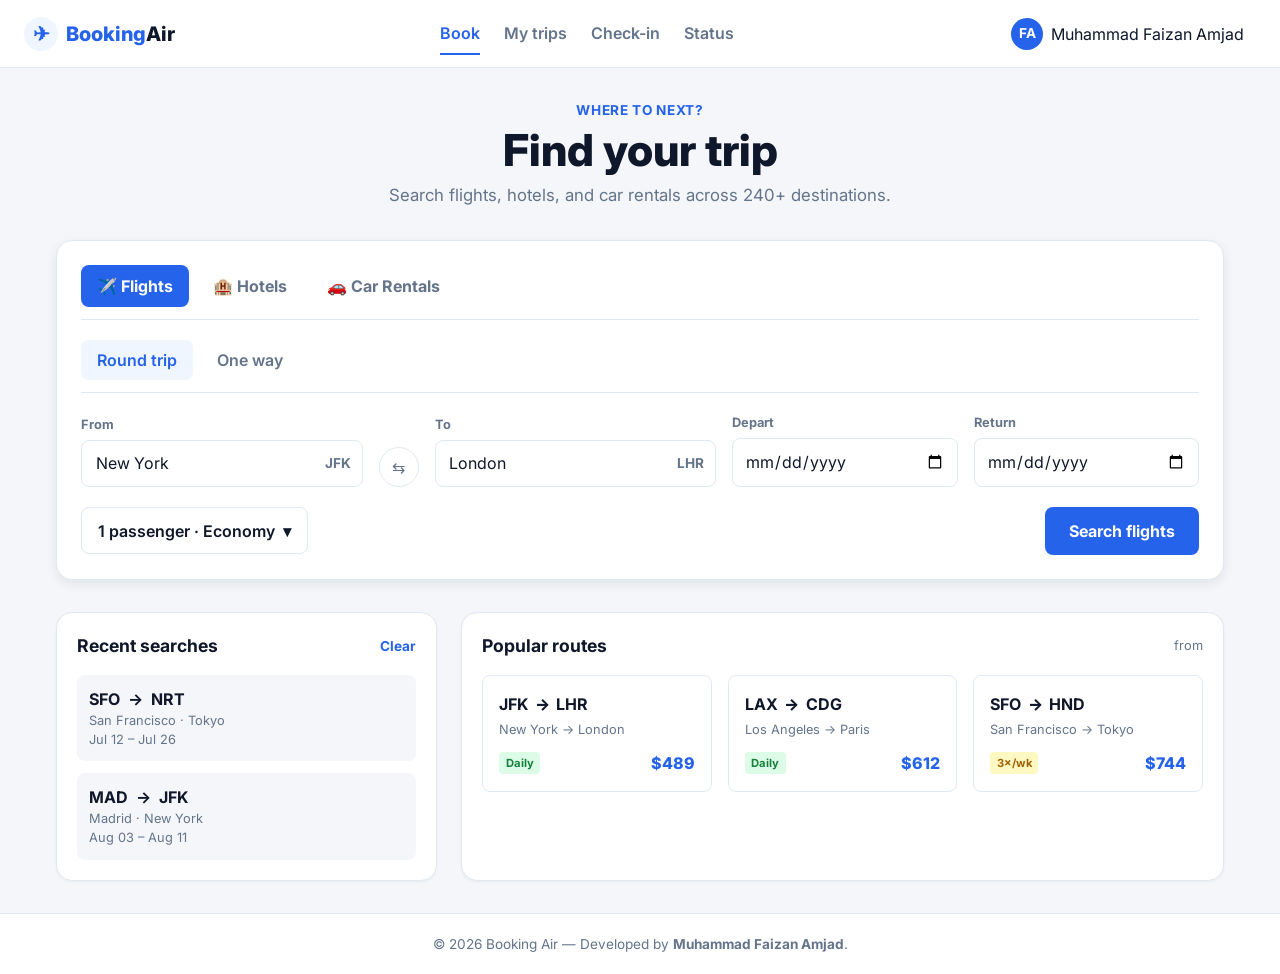
==== commit 2105ae8d: "Fix mobile responsiveness" ====
--- a/index.html
+++ b/index.html
@@ -1,253 +1,962 @@
 <!doctype html>
 <html lang="en">
 <head>
-  <meta charset="utf-8" />
-  <meta name="viewport" content="width=device-width, initial-scale=1" />
+  <meta charset="utf-8">
+  <meta name="viewport" content="width=device-width, initial-scale=1">
+  <meta
+    name="description"
+    content="Booking Air — Flight, Hotel and Car Search"
+  >
+
   <title>Booking Air — Flight, Hotel & Car Search</title>
-  <link rel="preconnect" href="https://fonts.googleapis.com" />
-  <link rel="preconnect" href="https://fonts.gstatic.com" crossorigin />
-  <link href="https://fonts.googleapis.com/css2?family=Inter:wght@400;500;600;700;800&display=swap" rel="stylesheet" />
-  <link rel="stylesheet" href="style.css" />
+
+  <link rel="preconnect" href="https://fonts.googleapis.com">
+  <link rel="preconnect" href="https://fonts.gstatic.com" crossorigin>
+
+  <link
+    href="https://fonts.googleapis.com/css2?family=Inter:wght@400;500;600;700;800&display=swap"
+    rel="stylesheet"
+  >
+
+  <link rel="stylesheet" href="style.css">
   <script src="script.js" defer></script>
 </head>
+
 <body>
-  <header class="topbar">
-    <div class="brand" aria-label="Booking Air">
-      <span class="brand-mark" aria-hidden="true">
-        <svg viewBox="0 0 24 24" width="22" height="22" fill="none" stroke="currentColor" stroke-width="1.8" stroke-linecap="round" stroke-linejoin="round"><path d="M21 16v-2l-8-5V3.5a1.5 1.5 0 0 0-3 0V9l-8 5v2l8-2.5V19l-2 1.5V22l3.5-1L15 22v-1.5L13 19v-5.5z"/></svg>
-      </span>
-      <span class="brand-name">Booking<span>Air</span></span>
+
+<header class="topbar">
+
+  <div class="brand" aria-label="Booking Air">
+    <span class="brand-mark" aria-hidden="true">✈</span>
+
+    <span class="brand-name">
+      Booking<span>Air</span>
+    </span>
+  </div>
+
+  <nav class="topnav" aria-label="Main navigation">
+    <a href="#" class="active">Book</a>
+    <a href="#recent">My trips</a>
+    <a href="#">Check-in</a>
+    <a href="#">Status</a>
+  </nav>
+
+  <button
+    class="account"
+    type="button"
+    aria-label="Account menu"
+  >
+    <span class="avatar" aria-hidden="true">FA</span>
+    <span class="account-name">
+      Muhammad Faizan Amjad
+    </span>
+  </button>
+
+</header>
+
+
+<main class="wrap">
+
+  <!-- HERO -->
+
+  <section class="hero">
+
+    <p class="hero-kicker">
+      Where to next?
+    </p>
+
+    <h1 class="hero-title">
+      Find your trip
+    </h1>
+
+    <p class="hero-sub">
+      Search flights, hotels, and car rentals across 240+ destinations.
+    </p>
+
+  </section>
+
+
+  <!-- SEARCH -->
+
+  <section class="search" aria-label="Travel search">
+
+    <!-- SERVICE TABS -->
+
+    <div
+      class="service-tabs"
+      role="tablist"
+      aria-label="Service type"
+    >
+
+      <button
+        class="service-tab active"
+        type="button"
+        data-service="flights"
+        role="tab"
+        aria-selected="true"
+      >
+        ✈️ Flights
+      </button>
+
+      <button
+        class="service-tab"
+        type="button"
+        data-service="hotels"
+        role="tab"
+        aria-selected="false"
+      >
+        🏨 Hotels
+      </button>
+
+      <button
+        class="service-tab"
+        type="button"
+        data-service="cars"
+        role="tab"
+        aria-selected="false"
+      >
+        🚗 Car Rentals
+      </button>
+
     </div>
-    <nav class="topnav" aria-label="Main">
-      <a href="#" class="active">Book</a>
-      <a href="#">My trips</a>
-      <a href="#">Check-in</a>
-      <a href="#">Status</a>
-    </nav>
-    <button class="account" type="button" aria-label="Account menu">
-      <span class="avatar" aria-hidden="true">FA</span>
-      <span class="account-name">Muhammad Faizan Amjad</span>
-    </button>
-  </header>
-
-  <main class="wrap">
-    <section class="hero">
-      <p class="hero-kicker">Where to next?</p>
-      <h1 class="hero-title">Find your trip</h1>
-      <p class="hero-sub">Search flights, hotels, and car rentals across 240+ destinations.</p>
+
+
+    <!-- ================= FLIGHT FORM ================= -->
+
+    <form
+      id="flightForm"
+      class="search-form"
+      novalidate
+    >
+
+      <div
+        class="trip-tabs"
+        role="tablist"
+        aria-label="Trip type"
+      >
+
+        <button
+          class="trip-tab active"
+          type="button"
+          role="tab"
+          aria-selected="true"
+          data-trip="round"
+        >
+          Round trip
+        </button>
+
+        <button
+          class="trip-tab"
+          type="button"
+          role="tab"
+          aria-selected="false"
+          data-trip="oneway"
+        >
+          One way
+        </button>
+
+      </div>
+
+
+      <div class="leg">
+
+        <!-- FROM -->
+
+        <div class="field">
+
+          <label for="from-0">
+            From
+          </label>
+
+          <div class="airport-input">
+
+            <input
+              id="from-0"
+              class="ap"
+              type="text"
+              autocomplete="off"
+              placeholder="City or airport"
+              value="New York"
+            >
+
+            <span class="ap-code">
+              JFK
+            </span>
+
+          </div>
+
+        </div>
+
+
+        <!-- SWAP -->
+
+        <button
+          class="swap"
+          type="button"
+          id="swapBtn"
+          aria-label="Swap origin and destination"
+        >
+          ⇆
+        </button>
+
+
+        <!-- TO -->
+
+        <div class="field">
+
+          <label for="to-0">
+            To
+          </label>
+
+          <div class="airport-input">
+
+            <input
+              id="to-0"
+              class="ap"
+              type="text"
+              autocomplete="off"
+              placeholder="City or airport"
+              value="London"
+            >
+
+            <span class="ap-code">
+              LHR
+            </span>
+
+          </div>
+
+        </div>
+
+
+        <!-- DEPART -->
+
+        <div class="field">
+
+          <label for="depart-0">
+            Depart
+          </label>
+
+          <input
+            id="depart-0"
+            class="date"
+            type="date"
+          >
+
+        </div>
+
+
+        <!-- RETURN -->
+
+        <div
+          class="field field-return"
+          id="returnField"
+        >
+
+          <label for="return-0">
+            Return
+          </label>
+
+          <input
+            id="return-0"
+            class="date"
+            type="date"
+          >
+
+        </div>
+
+      </div>
+
+
+      <!-- FLIGHT CONTROLS -->
+
+      <div class="controls">
+
+        <div class="pax-wrap">
+
+          <button
+            class="pax-trigger"
+            type="button"
+            id="paxTrigger"
+            aria-haspopup="dialog"
+            aria-expanded="false"
+          >
+            <span id="paxLabel">
+              1 passenger · Economy
+            </span>
+
+            <span aria-hidden="true">
+              ▾
+            </span>
+
+          </button>
+
+
+          <!-- PASSENGER PANEL -->
+
+          <div
+            class="pax-panel"
+            id="paxPanel"
+            hidden
+            role="dialog"
+            aria-label="Passengers and cabin"
+          >
+
+            <!-- ADULTS -->
+
+            <div
+              class="stepper-row"
+              data-type="adults"
+            >
+
+              <div>
+                <strong>Adults</strong>
+                <small>12+ years</small>
+              </div>
+
+              <div class="stepper">
+
+                <button
+                  type="button"
+                  class="step minus"
+                  aria-label="Fewer adults"
+                >
+                  −
+                </button>
+
+                <output class="step-val">
+                  1
+                </output>
+
+                <button
+                  type="button"
+                  class="step plus"
+                  aria-label="More adults"
+                >
+                  +
+                </button>
+
+              </div>
+
+            </div>
+
+
+            <!-- CHILDREN -->
+
+            <div
+              class="stepper-row"
+              data-type="children"
+            >
+
+              <div>
+                <strong>Children</strong>
+                <small>2–11 years</small>
+              </div>
+
+              <div class="stepper">
+
+                <button
+                  type="button"
+                  class="step minus"
+                  aria-label="Fewer children"
+                >
+                  −
+                </button>
+
+                <output class="step-val">
+                  0
+                </output>
+
+                <button
+                  type="button"
+                  class="step plus"
+                  aria-label="More children"
+                >
+                  +
+                </button>
+
+              </div>
+
+            </div>
+
+
+            <!-- INFANTS -->
+
+            <div
+              class="stepper-row"
+              data-type="infants"
+            >
+
+              <div>
+                <strong>Infants</strong>
+                <small>Under 2, on lap</small>
+              </div>
+
+              <div class="stepper">
+
+                <button
+                  type="button"
+                  class="step minus"
+                  aria-label="Fewer infants"
+                >
+                  −
+                </button>
+
+                <output class="step-val">
+                  0
+                </output>
+
+                <button
+                  type="button"
+                  class="step plus"
+                  aria-label="More infants"
+                >
+                  +
+                </button>
+
+              </div>
+
+            </div>
+
+
+            <!-- CABIN -->
+
+            <div class="cabin-row">
+
+              <span class="cabin-label">
+                Cabin
+              </span>
+
+              <div
+                class="cabin-seg"
+                role="radiogroup"
+                aria-label="Cabin class"
+              >
+
+                <button
+                  type="button"
+                  class="cabin active"
+                  data-cabin="Economy"
+                  role="radio"
+                  aria-checked="true"
+                >
+                  Economy
+                </button>
+
+                <button
+                  type="button"
+                  class="cabin"
+                  data-cabin="Premium"
+                  role="radio"
+                  aria-checked="false"
+                >
+                  Premium
+                </button>
+
+                <button
+                  type="button"
+                  class="cabin"
+                  data-cabin="Business"
+                  role="radio"
+                  aria-checked="false"
+                >
+                  Business
+                </button>
+
+                <button
+                  type="button"
+                  class="cabin"
+                  data-cabin="First"
+                  role="radio"
+                  aria-checked="false"
+                >
+                  First
+                </button>
+
+              </div>
+
+            </div>
+
+
+            <button
+              type="button"
+              class="pax-done"
+              id="paxDone"
+            >
+              Done
+            </button>
+
+          </div>
+
+        </div>
+
+
+        <button
+          class="search-btn"
+          type="submit"
+        >
+          Search flights
+        </button>
+
+      </div>
+
+    </form>
+
+
+    <!-- ================= HOTEL FORM ================= -->
+
+    <form
+      id="hotelForm"
+      class="search-form"
+      hidden
+      novalidate
+    >
+
+      <div class="form-grid hotel-grid">
+
+        <div class="field">
+
+          <label for="hotel-destination">
+            Destination / Hotel Name
+          </label>
+
+          <input
+            id="hotel-destination"
+            class="ap simple-input"
+            type="text"
+            placeholder="Where are you staying?"
+            value="London"
+          >
+
+        </div>
+
+
+        <div class="field">
+
+          <label for="hotel-checkin">
+            Check-in
+          </label>
+
+          <input
+            id="hotel-checkin"
+            class="date"
+            type="date"
+          >
+
+        </div>
+
+
+        <div class="field">
+
+          <label for="hotel-checkout">
+            Check-out
+          </label>
+
+          <input
+            id="hotel-checkout"
+            class="date"
+            type="date"
+          >
+
+        </div>
+
+
+        <div class="field">
+
+          <label for="hotel-guests">
+            Guests & Rooms
+          </label>
+
+          <select id="hotel-guests">
+
+            <option>
+              1 Room, 1 Guest
+            </option>
+
+            <option selected>
+              1 Room, 2 Guests
+            </option>
+
+            <option>
+              2 Rooms, 4 Guests
+            </option>
+
+          </select>
+
+        </div>
+
+      </div>
+
+
+      <div class="controls end">
+
+        <button
+          class="search-btn"
+          type="submit"
+        >
+          Search hotels
+        </button>
+
+      </div>
+
+    </form>
+
+
+    <!-- ================= CAR FORM ================= -->
+
+    <form
+      id="carForm"
+      class="search-form"
+      hidden
+      novalidate
+    >
+
+      <div class="form-grid car-grid">
+
+        <div class="field">
+
+          <label for="car-pickup">
+            Pick-up Location
+          </label>
+
+          <input
+            id="car-pickup"
+            class="ap simple-input"
+            type="text"
+            placeholder="Airport or City"
+            value="London Heathrow (LHR)"
+          >
+
+        </div>
+
+
+        <div class="field">
+
+          <label for="car-dropoff">
+            Drop-off Location
+          </label>
+
+          <input
+            id="car-dropoff"
+            class="ap simple-input"
+            type="text"
+            placeholder="Same as pick-up"
+            value="London Heathrow (LHR)"
+          >
+
+        </div>
+
+
+        <div class="field">
+
+          <label for="car-pickdate">
+            Pick-up Date
+          </label>
+
+          <input
+            id="car-pickdate"
+            class="date"
+            type="date"
+          >
+
+        </div>
+
+
+        <div class="field">
+
+          <label for="car-dropdate">
+            Drop-off Date
+          </label>
+
+          <input
+            id="car-dropdate"
+            class="date"
+            type="date"
+          >
+
+        </div>
+
+      </div>
+
+
+      <div class="controls end">
+
+        <button
+          class="search-btn"
+          type="submit"
+        >
+          Search rental cars
+        </button>
+
+      </div>
+
+    </form>
+
+
+    <p
+      class="form-error"
+      id="formError"
+      role="alert"
+      hidden
+    ></p>
+
+  </section>
+
+
+  <!-- RESULTS -->
+
+  <section
+    class="results-section"
+    id="resultsSection"
+    hidden
+    aria-live="polite"
+  ></section>
+
+
+  <!-- RECENT / POPULAR -->
+
+  <div
+    class="columns"
+    id="recent"
+  >
+
+    <section
+      class="panel recent"
+      aria-label="Recent searches"
+    >
+
+      <div class="panel-head">
+
+        <h2>
+          Recent searches
+        </h2>
+
+        <button
+          class="link-btn"
+          type="button"
+          id="clearRecent"
+        >
+          Clear
+        </button>
+
+      </div>
+
+      <ul
+        class="recent-list"
+        id="recentList"
+      >
+
+        <li
+          class="recent-item"
+          data-from="SFO"
+          data-to="NRT"
+        >
+
+          <span class="ri-route">
+            <b>SFO</b>
+            <span>→</span>
+            <b>NRT</b>
+          </span>
+
+          <span class="ri-meta">
+            San Francisco · Tokyo
+          </span>
+
+          <span class="ri-date">
+            Jul 12 – Jul 26
+          </span>
+
+        </li>
+
+
+        <li
+          class="recent-item"
+          data-from="MAD"
+          data-to="JFK"
+        >
+
+          <span class="ri-route">
+            <b>MAD</b>
+            <span>→</span>
+            <b>JFK</b>
+          </span>
+
+          <span class="ri-meta">
+            Madrid · New York
+          </span>
+
+          <span class="ri-date">
+            Aug 03 – Aug 11
+          </span>
+
+        </li>
+
+      </ul>
+
     </section>
 
-    <section class="search" aria-label="Travel search">
-      <!-- Service Type Selector Tabs -->
-      <div class="service-tabs" role="tablist" aria-label="Service type" style="display: flex; gap: 0.5rem; margin-bottom: 1.25rem; border-bottom: 2px solid var(--border-color); padding-bottom: 0.5rem;">
-        <button class="service-tab active" type="button" data-service="flights" style="padding: 0.5rem 1rem; border: none; background: var(--primary); color: #fff; border-radius: var(--radius-sm); font-weight: 600; cursor: pointer;">✈️ Flights</button>
-        <button class="service-tab" type="button" data-service="hotels" style="padding: 0.5rem 1rem; border: none; background: transparent; color: var(--text-main); border-radius: var(--radius-sm); font-weight: 600; cursor: pointer;">🏨 Hotels</button>
-        <button class="service-tab" type="button" data-service="cars" style="padding: 0.5rem 1rem; border: none; background: transparent; color: var(--text-main); border-radius: var(--radius-sm); font-weight: 600; cursor: pointer;">🚗 Car Rentals</button>
+
+    <!-- POPULAR ROUTES -->
+
+    <section
+      class="panel popular"
+      aria-label="Popular routes"
+    >
+
+      <div class="panel-head">
+
+        <h2>
+          Popular routes
+        </h2>
+
+        <span class="head-note">
+          from
+        </span>
+
       </div>
 
-      <!-- Flight Form -->
-      <form id="flightForm" class="search-form" novalidate>
-        <div class="trip-tabs" role="tablist" aria-label="Trip type" style="margin-bottom: 1rem;">
-          <button class="trip-tab active" role="tab" aria-selected="true" type="button">Round trip</button>
-          <button class="trip-tab" role="tab" aria-selected="false" type="button">One way</button>
-        </div>
-
-        <div class="legs" id="legs">
-          <div class="leg" data-leg="0">
-            <div class="field field-from">
-              <label for="from-0">From</label>
-              <div class="airport-input">
-                <input id="from-0" class="ap" type="text" autocomplete="off" placeholder="City or airport" value="New York" />
-                <span class="ap-code">JFK</span>
-              </div>
-            </div>
-
-            <button class="swap" type="button" aria-label="Swap origin and destination" id="swapBtn">⇆</button>
-
-            <div class="field field-to">
-              <label for="to-0">To</label>
-              <div class="airport-input">
-                <input id="to-0" class="ap" type="text" autocomplete="off" placeholder="City or airport" value="London" />
-                <span class="ap-code">LHR</span>
-              </div>
-            </div>
-
-            <div class="field field-depart">
-              <label for="depart-0">Depart</label>
-              <input id="depart-0" class="date depart" type="date" />
-            </div>
-
-            <div class="field field-return">
-              <label for="return-0">Return</label>
-              <input id="return-0" class="date return" type="date" />
-            </div>
-          </div>
-        </div>
-
-        <div class="controls" style="margin-top: 1rem; display: flex; justify-content: space-between; align-items: center;">
-          <div class="pax-wrap">
-            <button class="pax-trigger" type="button" id="paxTrigger" aria-haspopup="true" aria-expanded="false">
-              <span class="pax-label" id="paxLabel">1 passenger · Economy</span>
-              <span class="chev" aria-hidden="true">▾</span>
-            </button>
-
-            <div class="pax-panel" id="paxPanel" hidden role="dialog" aria-label="Passengers and cabin">
-              <div class="stepper-row" data-type="adults">
-                <div><strong>Adults</strong><small>12+ years</small></div>
-                <div class="stepper">
-                  <button type="button" class="step minus" aria-label="Fewer adults">−</button>
-                  <output class="step-val">1</output>
-                  <button type="button" class="step plus" aria-label="More adults">+</button>
-                </div>
-              </div>
-              <div class="stepper-row" data-type="children">
-                <div><strong>Children</strong><small>2–11 years</small></div>
-                <div class="stepper">
-                  <button type="button" class="step minus" aria-label="Fewer children">−</button>
-                  <output class="step-val">0</output>
-                  <button type="button" class="step plus" aria-label="More children">+</button>
-                </div>
-              </div>
-              <div class="stepper-row" data-type="infants">
-                <div><strong>Infants</strong><small>Under 2, on lap</small></div>
-                <div class="stepper">
-                  <button type="button" class="step minus" aria-label="Fewer infants">−</button>
-                  <output class="step-val">0</output>
-                  <button type="button" class="step plus" aria-label="More infants">+</button>
-                </div>
-              </div>
-              <div class="cabin-row">
-                <span class="cabin-label">Cabin</span>
-                <div class="cabin-seg" role="radiogroup" aria-label="Cabin class">
-                  <button type="button" class="cabin active" data-cabin="Economy" role="radio" aria-checked="true">Economy</button>
-                  <button type="button" class="cabin" data-cabin="Premium" role="radio" aria-checked="false">Premium</button>
-                  <button type="button" class="cabin" data-cabin="Business" role="radio" aria-checked="false">Business</button>
-                  <button type="button" class="cabin" data-cabin="First" role="radio" aria-checked="false">First</button>
-                </div>
-              </div>
-              <button type="button" class="pax-done" id="paxDone">Done</button>
-            </div>
-          </div>
-
-          <button class="search-btn" type="submit">Search flights</button>
-        </div>
-      </form>
-
-      <!-- Hotel Form -->
-      <form id="hotelForm" class="search-form" hidden novalidate>
-        <div class="legs" style="display: grid; grid-template-columns: 2fr 1fr 1fr 1fr; gap: 0.75rem;">
-          <div class="field">
-            <label for="hotel-destination">Destination / Hotel Name</label>
-            <input id="hotel-destination" class="ap" type="text" placeholder="Where are you staying?" value="London" />
-          </div>
-          <div class="field">
-            <label for="hotel-checkin">Check-in</label>
-            <input id="hotel-checkin" class="date" type="date" />
-          </div>
-          <div class="field">
-            <label for="hotel-checkout">Check-out</label>
-            <input id="hotel-checkout" class="date" type="date" />
-          </div>
-          <div class="field">
-            <label for="hotel-guests">Guests & Rooms</label>
-            <select id="hotel-guests" style="padding: 0.6rem; border-radius: var(--radius-sm); border: 1px solid var(--border-color); width: 100%;">
-              <option>1 Room, 1 Guest</option>
-              <option selected>1 Room, 2 Guests</option>
-              <option>2 Rooms, 4 Guests</option>
-            </select>
-          </div>
-        </div>
-        <div class="controls" style="margin-top: 1rem; text-align: right;">
-          <button class="search-btn" type="submit">Search hotels</button>
-        </div>
-      </form>
-
-      <!-- Car Rental Form -->
-      <form id="carForm" class="search-form" hidden novalidate>
-        <div class="legs" style="display: grid; grid-template-columns: 1.5fr 1.5fr 1fr 1fr; gap: 0.75rem;">
-          <div class="field">
-            <label for="car-pickup">Pick-up Location</label>
-            <input id="car-pickup" class="ap" type="text" placeholder="Airport or City" value="London Heathrow (LHR)" />
-          </div>
-          <div class="field">
-            <label for="car-dropoff">Drop-off Location</label>
-            <input id="car-dropoff" class="ap" type="text" placeholder="Same as pick-up" value="London Heathrow (LHR)" />
-          </div>
-          <div class="field">
-            <label for="car-pickdate">Pick-up Date</label>
-            <input id="car-pickdate" class="date" type="date" />
-          </div>
-          <div class="field">
-            <label for="car-dropdate">Drop-off Date</label>
-            <input id="car-dropdate" class="date" type="date" />
-          </div>
-        </div>
-        <div class="controls" style="margin-top: 1rem; text-align: right;">
-          <button class="search-btn" type="submit">Search rental cars</button>
-        </div>
-      </form>
-
-      <p class="form-error" id="formError" role="alert" hidden></p>
+
+      <ul
+        class="route-grid"
+        id="routeGrid"
+      >
+
+        <li>
+
+          <button
+            class="route-card"
+            type="button"
+            data-fc="New York"
+            data-tc="London"
+          >
+
+            <span class="rc-codes">
+              <b>JFK</b>
+              <span>→</span>
+              <b>LHR</b>
+            </span>
+
+            <span class="rc-cities">
+              New York → London
+            </span>
+
+            <span class="rc-foot">
+
+              <span class="rc-pill ontime">
+                Daily
+              </span>
+
+              <span class="rc-price">
+                $489
+              </span>
+
+            </span>
+
+          </button>
+
+        </li>
+
+
+        <li>
+
+          <button
+            class="route-card"
+            type="button"
+            data-fc="Los Angeles"
+            data-tc="Paris"
+          >
+
+            <span class="rc-codes">
+              <b>LAX</b>
+              <span>→</span>
+              <b>CDG</b>
+            </span>
+
+            <span class="rc-cities">
+              Los Angeles → Paris
+            </span>
+
+            <span class="rc-foot">
+
+              <span class="rc-pill ontime">
+                Daily
+              </span>
+
+              <span class="rc-price">
+                $612
+              </span>
+
+            </span>
+
+          </button>
+
+        </li>
+
+
+        <li>
+
+          <button
+            class="route-card"
+            type="button"
+            data-fc="San Francisco"
+            data-tc="Tokyo"
+          >
+
+            <span class="rc-codes">
+              <b>SFO</b>
+              <span>→</span>
+              <b>HND</b>
+            </span>
+
+            <span class="rc-cities">
+              San Francisco → Tokyo
+            </span>
+
+            <span class="rc-foot">
+
+              <span class="rc-pill warn">
+                3×/wk
+              </span>
+
+              <span class="rc-price">
+                $744
+              </span>
+
+            </span>
+
+          </button>
+
+        </li>
+
+      </ul>
+
     </section>
 
-    <div class="columns">
-      <section class="panel recent" aria-label="Recent searches">
-        <div class="panel-head">
-          <h2>Recent searches</h2>
-          <button class="link-btn" type="button" id="clearRecent">Clear</button>
-        </div>
-        <ul class="recent-list" id="recentList">
-          <li class="recent-item" data-from="SFO" data-to="NRT">
-            <span class="ri-route"><b>SFO</b><span class="arrow" aria-hidden="true">→</span><b>NRT</b></span>
-            <span class="ri-meta">San Francisco · Tokyo</span>
-            <span class="ri-date">Jul 12 – Jul 26</span>
-          </li>
-          <li class="recent-item" data-from="MAD" data-to="JFK">
-            <span class="ri-route"><b>MAD</b><span class="arrow" aria-hidden="true">→</span><b>JFK</b></span>
-            <span class="ri-meta">Madrid · New York</span>
-            <span class="ri-date">Aug 03 – Aug 11</span>
-          </li>
-        </ul>
-      </section>
-
-      <section class="panel popular" aria-label="Popular routes">
-        <div class="panel-head">
-          <h2>Popular routes</h2>
-          <span class="head-note">from</span>
-        </div>
-        <ul class="route-grid" id="routeGrid">
-          <li>
-            <button class="route-card" type="button" data-fc="New York" data-tc="London">
-              <span class="rc-codes"><b>JFK</b><span class="arrow" aria-hidden="true">→</span><b>LHR</b></span>
-              <span class="rc-cities">New York → London</span>
-              <span class="rc-foot"><span class="rc-pill ontime">Daily</span><span class="rc-price">$489</span></span>
-            </button>
-          </li>
-          <li>
-            <button class="route-card" type="button" data-fc="Los Angeles" data-tc="Paris">
-              <span class="rc-codes"><b>LAX</b><span class="arrow" aria-hidden="true">→</span><b>CDG</b></span>
-              <span class="rc-cities">Los Angeles → Paris</span>
-              <span class="rc-foot"><span class="rc-pill ontime">Daily</span><span class="rc-price">$612</span></span>
-            </button>
-          </li>
-          <li>
-            <button class="route-card" type="button" data-fc="San Francisco" data-tc="Tokyo">
-              <span class="rc-codes"><b>SFO</b><span class="arrow" aria-hidden="true">→</span><b>HND</b></span>
-              <span class="rc-cities">San Francisco → Tokyo</span>
-              <span class="rc-foot"><span class="rc-pill warn">3×/wk</span><span class="rc-price">$744</span></span>
-            </button>
-          </li>
-        </ul>
-      </section>
-    </div>
-  </main>
-
-  <footer class="footer">
-    <div class="wrap">
-      <p>&copy; 2026 Booking Air —Developed by <strong>Muhammad Faizan Amjad</strong>.</p>
-    </div>
-  </footer>
-
-  <div class="toast-wrap" id="toastWrap" aria-live="polite" aria-atomic="true"></div>
+  </div>
+
+</main>
+
+
+<footer class="footer">
+
+  <div class="wrap">
+
+    <p>
+      &copy; 2026 Booking Air —
+      Developed by
+      <strong>Muhammad Faizan Amjad</strong>.
+    </p>
+
+  </div>
+
+</footer>
+
+
+<div
+  class="toast-wrap"
+  id="toastWrap"
+  aria-live="polite"
+  aria-atomic="true"
+></div>
+
 </body>
 </html>
--- a/style.css
+++ b/style.css
@@ -1,185 +1,342 @@
-/* ==========================================================================
-   Base & Modern Reset
-   ========================================================================== */
-*, *::before, *::after {
+/* =========================
+   RESET
+========================= */
+
+*,
+*::before,
+*::after {
   box-sizing: border-box;
   margin: 0;
   padding: 0;
 }
 
 :root {
-  --font-sans: 'Inter', -apple-system, BlinkMacSystemFont, sans-serif;
+  --font-sans: "Inter", -apple-system, BlinkMacSystemFont, "Segoe UI", sans-serif;
+
   --bg-main: #f4f6f9;
   --bg-card: #ffffff;
+
   --text-main: #0f172a;
   --text-muted: #64748b;
+
   --primary: #2563eb;
   --primary-hover: #1d4ed8;
   --primary-light: #eff6ff;
+
   --border-color: #e2e8f0;
-  --shadow-sm: 0 1px 3px rgba(0,0,0,0.05);
-  --shadow-md: 0 4px 6px -1px rgba(0,0,0,0.1), 0 2px 4px -1px rgba(0,0,0,0.06);
-  --shadow-lg: 0 10px 15px -3px rgba(0,0,0,0.1), 0 4px 6px -2px rgba(0,0,0,0.05);
+
+  --shadow-sm: 0 1px 3px rgba(0, 0, 0, 0.05);
+  --shadow-md: 0 4px 12px rgba(15, 23, 42, 0.08);
+  --shadow-lg: 0 10px 25px rgba(15, 23, 42, 0.12);
+
   --radius-sm: 8px;
   --radius-md: 12px;
   --radius-lg: 16px;
-  --transition: all 0.2s ease-in-out;
+
+  --transition: all 0.2s ease;
+}
+
+
+/* =========================
+   BASE
+========================= */
+
+html {
+  scroll-behavior: smooth;
 }
 
 body {
+  min-height: 100vh;
+
+  display: flex;
+  flex-direction: column;
+
   font-family: var(--font-sans);
-  background-color: var(--bg-main);
+  line-height: 1.5;
+
+  background: var(--bg-main);
   color: var(--text-main);
-  line-height: 1.5;
-  min-height: 100vh;
-  display: flex;
-  flex-direction: column;
-}
-
-button, input, select {
+}
+
+button,
+input,
+select {
   font: inherit;
   color: inherit;
 }
 
 button {
+  border: 0;
+  background: none;
   cursor: pointer;
-  border: none;
-  background: none;
-}
-
-/* ==========================================================================
-   Header / Topbar
-   ========================================================================== */
+}
+
+button:focus-visible,
+a:focus-visible,
+input:focus-visible,
+select:focus-visible {
+  outline: 3px solid rgba(37, 99, 235, 0.25);
+  outline-offset: 2px;
+}
+
+
+/* =========================
+   HEADER / NAVIGATION
+========================= */
+
 .topbar {
-  background: var(--bg-card);
-  border-bottom: 1px solid var(--border-color);
-  padding: 0.75rem 1.5rem;
-  display: flex;
-  align-items: center;
-  justify-content: space-between;
   position: sticky;
   top: 0;
   z-index: 100;
-}
+
+  display: flex;
+  align-items: center;
+  justify-content: space-between;
+
+  gap: 1rem;
+
+  padding: 0.75rem 1.5rem;
+
+  background: var(--bg-card);
+  border-bottom: 1px solid var(--border-color);
+}
+
+
+/* Brand */
 
 .brand {
   display: flex;
   align-items: center;
+
   gap: 0.5rem;
+
+  color: var(--primary);
+
+  font-size: 1.25rem;
   font-weight: 800;
-  font-size: 1.25rem;
-  color: var(--primary);
+}
+
+.brand-mark {
+  width: 34px;
+  height: 34px;
+
+  display: grid;
+  place-items: center;
+
+  border-radius: 50%;
+
+  background: var(--primary-light);
 }
 
 .brand-name span {
   color: var(--text-main);
 }
 
+
+/* Navigation */
+
 .topnav {
   display: flex;
   gap: 1.5rem;
 }
 
 .topnav a {
+  padding: 0.5rem 0;
+
+  color: var(--text-muted);
+
   text-decoration: none;
-  color: var(--text-muted);
-  font-weight: 500;
-  padding: 0.5rem 0;
+
+  font-weight: 600;
+
   border-bottom: 2px solid transparent;
-  transition: var(--transition);
-}
-
-.topnav a:hover, .topnav a.active {
+
+  transition: var(--transition);
+}
+
+.topnav a:hover,
+.topnav a.active {
   color: var(--primary);
   border-bottom-color: var(--primary);
 }
 
+
+/* Account */
+
 .account {
   display: flex;
   align-items: center;
+
   gap: 0.5rem;
+
   padding: 0.35rem 0.75rem;
+
   border-radius: var(--radius-sm);
+
   transition: var(--transition);
 }
 
 .account:hover {
-  background-color: var(--primary-light);
+  background: var(--primary-light);
 }
 
 .avatar {
   width: 32px;
   height: 32px;
+
+  display: grid;
+  place-items: center;
+
   border-radius: 50%;
+
   background: var(--primary);
-  color: white;
-  display: flex;
-  align-items: center;
-  justify-content: center;
+  color: #fff;
+
   font-size: 0.85rem;
   font-weight: 700;
 }
 
-/* ==========================================================================
-   Main Layout & Hero
-   ========================================================================== */
+
+/* =========================
+   MAIN CONTAINER
+========================= */
+
 .wrap {
+  width: 100%;
   max-width: 1200px;
+
   margin: 0 auto;
+
   padding: 2rem 1rem;
-  width: 100%;
+}
+
+main.wrap {
   flex: 1;
 }
 
+
+/* =========================
+   HERO
+========================= */
+
 .hero {
+  margin-bottom: 2rem;
+
   text-align: center;
-  margin-bottom: 2rem;
 }
 
 .hero-kicker {
   color: var(--primary);
-  font-weight: 600;
+
+  font-size: 0.85rem;
+  font-weight: 700;
+
+  letter-spacing: 0.05em;
   text-transform: uppercase;
-  font-size: 0.85rem;
-  letter-spacing: 0.05em;
 }
 
 .hero-title {
-  font-size: 2.5rem;
+  margin: 0.25rem 0 0.5rem;
+
+  font-size: clamp(2rem, 5vw, 2.75rem);
+  line-height: 1.15;
+
   font-weight: 800;
-  margin: 0.25rem 0 0.5rem;
 }
 
 .hero-sub {
   color: var(--text-muted);
+
   font-size: 1.05rem;
 }
 
-/* ==========================================================================
-   Search Panel
-   ========================================================================== */
+
+/* =========================
+   SEARCH CARD
+========================= */
+
 .search {
+  margin-bottom: 2rem;
+
+  padding: 1.5rem;
+
   background: var(--bg-card);
-  padding: 1.5rem;
+
+  border: 1px solid var(--border-color);
   border-radius: var(--radius-lg);
+
   box-shadow: var(--shadow-md);
-  margin-bottom: 2.5rem;
-}
+}
+
+
+/* =========================
+   SERVICE TABS
+========================= */
+
+.service-tabs {
+  display: flex;
+
+  gap: 0.5rem;
+
+  margin-bottom: 1.25rem;
+  padding-bottom: 0.75rem;
+
+  border-bottom: 1px solid var(--border-color);
+}
+
+.service-tab {
+  padding: 0.55rem 1rem;
+
+  border-radius: var(--radius-sm);
+
+  color: var(--text-muted);
+
+  font-weight: 700;
+
+  transition: var(--transition);
+}
+
+.service-tab:hover {
+  background: var(--primary-light);
+  color: var(--primary);
+}
+
+.service-tab.active {
+  background: var(--primary);
+  color: #fff;
+}
+
+
+/* =========================
+   TRIP TABS
+========================= */
 
 .trip-tabs {
   display: flex;
+
   gap: 0.5rem;
+
   margin-bottom: 1.25rem;
+  padding-bottom: 0.75rem;
+
   border-bottom: 1px solid var(--border-color);
-  padding-bottom: 0.75rem;
 }
 
 .trip-tab {
   padding: 0.5rem 1rem;
+
   border-radius: var(--radius-sm);
+
+  color: var(--text-muted);
+
   font-weight: 600;
-  color: var(--text-muted);
-  transition: var(--transition);
+
+  transition: var(--transition);
+}
+
+.trip-tab:hover {
+  background: var(--primary-light);
+  color: var(--primary);
 }
 
 .trip-tab.active {
@@ -187,80 +344,142 @@
   color: var(--primary);
 }
 
+
+/* =========================
+   FORM LAYOUT
+========================= */
+
+.leg,
+.form-grid {
+  display: grid;
+
+  gap: 1rem;
+
+  align-items: end;
+}
+
 .leg {
-  display: flex;
-  flex-wrap: wrap;
-  align-items: center;
-  gap: 1rem;
-  margin-bottom: 1rem;
-}
+  grid-template-columns:
+    minmax(180px, 1fr)
+    40px
+    minmax(180px, 1fr)
+    minmax(150px, 0.8fr)
+    minmax(150px, 0.8fr);
+}
+
+.hotel-grid {
+  grid-template-columns:
+    2fr
+    1fr
+    1fr
+    1fr;
+}
+
+.car-grid {
+  grid-template-columns:
+    1.5fr
+    1.5fr
+    1fr
+    1fr;
+}
+
+
+/* =========================
+   FORM FIELDS
+========================= */
 
 .field {
+  min-width: 0;
+
   display: flex;
   flex-direction: column;
-  flex: 1;
-  min-width: 180px;
 }
 
 .field label {
+  margin-bottom: 0.35rem;
+
+  color: var(--text-muted);
+
   font-size: 0.8rem;
-  font-weight: 600;
-  color: var(--text-muted);
-  margin-bottom: 0.35rem;
+  font-weight: 700;
 }
 
 .airport-input {
   position: relative;
+
   display: flex;
   align-items: center;
 }
 
-.ai-icon {
-  position: absolute;
-  left: 0.75rem;
-  color: var(--text-muted);
-}
-
-.ap {
+.ap,
+.date,
+select {
   width: 100%;
-  padding: 0.65rem 2.5rem 0.65rem 2.25rem;
+  min-height: 43px;
+
   border: 1px solid var(--border-color);
   border-radius: var(--radius-sm);
-  font-weight: 500;
+
+  background: #fff;
+
   outline: none;
-  transition: var(--transition);
-}
-
-.ap:focus, .date:focus {
+
+  transition: var(--transition);
+}
+
+.ap {
+  padding: 0.65rem 3rem 0.65rem 0.85rem;
+}
+
+.simple-input {
+  padding-right: 0.85rem;
+}
+
+.date,
+select {
+  padding: 0.65rem 0.75rem;
+}
+
+.ap:focus,
+.date:focus,
+select:focus {
   border-color: var(--primary);
-  box-shadow: 0 0 0 3px rgba(37, 99, 235, 0.15);
+
+  box-shadow:
+    0 0 0 3px rgba(37, 99, 235, 0.15);
 }
 
 .ap-code {
   position: absolute;
   right: 0.75rem;
+
+  color: var(--text-muted);
+
+  font-size: 0.85rem;
   font-weight: 700;
-  color: var(--text-muted);
-  font-size: 0.85rem;
-}
-
-.date {
-  padding: 0.65rem 0.75rem;
-  border: 1px solid var(--border-color);
-  border-radius: var(--radius-sm);
-  outline: none;
-}
+
+  pointer-events: none;
+}
+
+
+/* =========================
+   SWAP BUTTON
+========================= */
 
 .swap {
   width: 40px;
   height: 40px;
+
+  align-self: end;
+
+  display: grid;
+  place-items: center;
+
+  border: 1px solid var(--border-color);
   border-radius: 50%;
-  border: 1px solid var(--border-color);
-  display: flex;
-  align-items: center;
-  justify-content: center;
-  margin-top: 1.25rem;
-  color: var(--text-muted);
+
+  color: var(--text-muted);
+
   transition: var(--transition);
 }
 
@@ -269,372 +488,806 @@
   color: var(--primary);
 }
 
+
+/* =========================
+   CONTROLS
+========================= */
+
 .controls {
-  display: flex;
+  position: relative;
+
+  display: flex;
+  align-items: center;
   justify-content: space-between;
+
+  gap: 1rem;
+
+  margin-top: 1.25rem;
+}
+
+.controls.end {
+  justify-content: flex-end;
+}
+
+
+/* =========================
+   PASSENGER SELECTOR
+========================= */
+
+.pax-wrap {
+  position: relative;
+}
+
+.pax-trigger {
+  min-height: 43px;
+
+  display: flex;
   align-items: center;
-  margin-top: 1.25rem;
+
+  gap: 0.5rem;
+
+  padding: 0.65rem 1rem;
+
+  border: 1px solid var(--border-color);
+  border-radius: var(--radius-sm);
+
+  font-weight: 600;
+
+  transition: var(--transition);
+}
+
+.pax-trigger:hover {
+  border-color: var(--primary);
+}
+
+
+/* Passenger popup */
+
+.pax-panel {
+  position: absolute;
+
+  left: 0;
+  top: calc(100% + 0.5rem);
+
+  z-index: 50;
+
+  width: 300px;
+
+  padding: 1rem;
+
+  background: #fff;
+
+  border: 1px solid var(--border-color);
+  border-radius: var(--radius-md);
+
+  box-shadow: var(--shadow-lg);
+}
+
+
+/* Stepper */
+
+.stepper-row {
+  display: flex;
+  align-items: center;
+  justify-content: space-between;
+
   gap: 1rem;
-  position: relative;
-}
-
-.pax-trigger {
+
+  margin-bottom: 0.85rem;
+}
+
+.stepper-row small {
+  display: block;
+
+  color: var(--text-muted);
+}
+
+.stepper {
+  display: flex;
+  align-items: center;
+
+  gap: 0.5rem;
+}
+
+.step {
+  width: 30px;
+  height: 30px;
+
+  display: grid;
+  place-items: center;
+
   border: 1px solid var(--border-color);
-  padding: 0.65rem 1rem;
+  border-radius: 50%;
+
+  transition: var(--transition);
+}
+
+.step:hover {
+  background: var(--primary-light);
+  color: var(--primary);
+}
+
+.step-val {
+  min-width: 20px;
+
+  text-align: center;
+
+  font-weight: 700;
+}
+
+
+/* =========================
+   CABIN SELECTOR
+========================= */
+
+.cabin-row {
+  margin-top: 1rem;
+  padding-top: 1rem;
+
+  border-top: 1px solid var(--border-color);
+}
+
+.cabin-label {
+  display: block;
+
+  margin-bottom: 0.5rem;
+
+  color: var(--text-muted);
+
+  font-size: 0.85rem;
+  font-weight: 700;
+}
+
+.cabin-seg {
+  display: grid;
+
+  grid-template-columns: repeat(2, 1fr);
+
+  gap: 0.4rem;
+}
+
+.cabin {
+  padding: 0.45rem;
+
+  border: 1px solid var(--border-color);
+  border-radius: 6px;
+
+  font-size: 0.8rem;
+
+  transition: var(--transition);
+}
+
+.cabin:hover {
+  border-color: var(--primary);
+}
+
+.cabin.active {
+  background: var(--primary-light);
+
+  border-color: var(--primary);
+
+  color: var(--primary);
+
+  font-weight: 700;
+}
+
+
+/* Done button */
+
+.pax-done {
+  width: 100%;
+
+  margin-top: 1rem;
+
+  padding: 0.6rem;
+
   border-radius: var(--radius-sm);
-  display: flex;
+
+  background: var(--primary);
+  color: #fff;
+
+  font-weight: 700;
+
+  transition: var(--transition);
+}
+
+.pax-done:hover {
+  background: var(--primary-hover);
+}
+
+
+/* =========================
+   SEARCH BUTTON
+========================= */
+
+.search-btn {
+  min-height: 43px;
+
+  display: inline-flex;
   align-items: center;
-  gap: 0.5rem;
-  font-weight: 500;
-}
-
-.search-btn {
+  justify-content: center;
+
+  padding: 0.75rem 1.5rem;
+
+  border-radius: var(--radius-sm);
+
   background: var(--primary);
-  color: white;
-  padding: 0.75rem 1.75rem;
-  border-radius: var(--radius-sm);
-  font-weight: 600;
-  display: flex;
-  align-items: center;
-  gap: 0.5rem;
+  color: #fff;
+
+  font-weight: 700;
+
   transition: var(--transition);
 }
 
 .search-btn:hover {
   background: var(--primary-hover);
-}
-
-/* Passenger Panel Dropdown */
-.pax-panel {
-  position: absolute;
-  top: 100%;
-  left: 0;
-  margin-top: 0.5rem;
-  background: var(--bg-card);
+
+  transform: translateY(-1px);
+}
+
+
+/* =========================
+   FORM ERROR
+========================= */
+
+.form-error {
+  margin-top: 0.75rem;
+
+  padding: 0.7rem 0.85rem;
+
+  border-radius: var(--radius-sm);
+
+  background: #fef2f2;
+
+  color: #b91c1c;
+
+  font-size: 0.9rem;
+}
+
+
+/* =========================
+   RESULTS
+========================= */
+
+.results-section {
+  margin-bottom: 2rem;
+}
+
+.results-header {
+  display: flex;
+  align-items: center;
+  justify-content: space-between;
+
+  gap: 1rem;
+
+  margin-bottom: 1rem;
+
+  flex-wrap: wrap;
+}
+
+.results-list {
+  display: flex;
+  flex-direction: column;
+
+  gap: 0.75rem;
+
+  list-style: none;
+}
+
+
+/* Result card */
+
+.result-card {
+  display: flex;
+  align-items: center;
+  justify-content: space-between;
+
+  gap: 1.5rem;
+
+  padding: 1.25rem;
+
+  background: #fff;
+
   border: 1px solid var(--border-color);
   border-radius: var(--radius-md);
-  box-shadow: var(--shadow-lg);
-  padding: 1rem;
-  width: 280px;
-  z-index: 50;
-}
-
-.stepper-row {
-  display: flex;
-  justify-content: space-between;
-  align-items: center;
-  margin-bottom: 0.75rem;
-}
-
-.stepper-row small {
-  display: block;
-  color: var(--text-muted);
-}
-
-.stepper {
-  display: flex;
-  align-items: center;
-  gap: 0.5rem;
-}
-
-.step {
-  width: 28px;
-  height: 28px;
-  border-radius: 50%;
-  border: 1px solid var(--border-color);
-  display: flex;
-  align-items: center;
-  justify-content: center;
-}
-
-.pax-done {
-  width: 100%;
-  background: var(--primary);
-  color: white;
-  padding: 0.5rem;
-  border-radius: var(--radius-sm);
-  margin-top: 0.5rem;
-}
-
-.form-error {
-  color: #dc2626;
-  font-size: 0.85rem;
-  margin-top: 0.75rem;
-}
-
-/* ==========================================================================
-   Dynamic Results, Filter & Sorting Bar
-   ========================================================================== */
-.results-section {
-  margin-top: 2rem;
-}
-
-.results-header {
-  display: flex;
-  justify-content: space-between;
-  align-items: center;
-  margin-bottom: 1rem;
-  flex-wrap: wrap;
-  gap: 1rem;
-}
-
-.sort-container {
-  display: flex;
-  align-items: center;
-  gap: 0.5rem;
-}
-
-.sort-select {
-  padding: 0.4rem 0.75rem;
-  border-radius: var(--radius-sm);
-  border: 1px solid var(--border-color);
-  background: var(--bg-card);
-  outline: none;
-}
-
-.results-list {
-  display: flex;
-  flex-direction: column;
-  gap: 1rem;
-  list-style: none;
-}
-
-.result-card {
-  background: var(--bg-card);
-  padding: 1.25rem;
-  border-radius: var(--radius-md);
+
   box-shadow: var(--shadow-sm);
-  border: 1px solid var(--border-color);
-  display: flex;
-  justify-content: space-between;
-  align-items: center;
+
   transition: var(--transition);
 }
 
 .result-card:hover {
   box-shadow: var(--shadow-md);
+
+  transform: translateY(-1px);
 }
 
 .result-main {
-  display: flex;
-  gap: 1.5rem;
-  align-items: center;
+  min-width: 0;
 }
 
 .result-time {
-  font-size: 1.25rem;
-  font-weight: 700;
-}
-
-.result-meta {
-  color: var(--text-muted);
+  font-size: 1.15rem;
+
+  font-weight: 800;
+}
+
+.result-meta,
+.result-sub {
+  color: var(--text-muted);
+
   font-size: 0.85rem;
 }
 
 .result-price {
-  font-size: 1.5rem;
+  margin-bottom: 0.35rem;
+
+  color: var(--primary);
+
+  font-size: 1.35rem;
+
   font-weight: 800;
-  color: var(--primary);
+
   text-align: right;
 }
 
-/* Loading State Spinner */
+.result-price small {
+  color: var(--text-muted);
+
+  font-size: 0.75rem;
+
+  font-weight: 500;
+}
+
+
+/* =========================
+   LOADING
+========================= */
+
 .loading-spinner {
-  display: flex;
-  flex-direction: column;
-  align-items: center;
-  justify-content: center;
-  padding: 3rem 0;
+  min-height: 180px;
+
+  display: grid;
+  place-items: center;
+
   gap: 1rem;
+
+  padding: 3rem;
+
   color: var(--text-muted);
 }
 
 .spinner {
   width: 40px;
   height: 40px;
+
   border: 4px solid var(--border-color);
+
   border-top-color: var(--primary);
+
   border-radius: 50%;
+
   animation: spin 0.8s linear infinite;
 }
 
 @keyframes spin {
-  to { transform: rotate(360deg); }
-}
-
-/* ==========================================================================
-   Columns (Recent & Popular)
-   ========================================================================== */
+  to {
+    transform: rotate(360deg);
+  }
+}
+
+
+/* =========================
+   RECENT + POPULAR COLUMNS
+========================= */
+
 .columns {
   display: grid;
+
   grid-template-columns: 1fr 2fr;
+
   gap: 1.5rem;
 }
 
+
+/* =========================
+   PANELS
+========================= */
+
 .panel {
-  background: var(--bg-card);
+  padding: 1.25rem;
+
+  background: #fff;
+
+  border: 1px solid var(--border-color);
   border-radius: var(--radius-lg);
-  padding: 1.25rem;
+
   box-shadow: var(--shadow-sm);
-  border: 1px solid var(--border-color);
 }
 
 .panel-head {
   display: flex;
+  align-items: center;
   justify-content: space-between;
-  align-items: center;
+
   margin-bottom: 1rem;
 }
 
 .panel-head h2 {
   font-size: 1.1rem;
-  font-weight: 700;
-}
+}
+
+.head-note {
+  color: var(--text-muted);
+
+  font-size: 0.8rem;
+}
+
+
+/* =========================
+   CLEAR BUTTON
+========================= */
 
 .link-btn {
   color: var(--primary);
+
   font-size: 0.85rem;
-  font-weight: 600;
+
+  font-weight: 700;
+}
+
+.link-btn:hover {
+  text-decoration: underline;
+}
+
+
+/* =========================
+   RECENT SEARCHES
+========================= */
+
+.recent-list,
+.route-grid {
+  list-style: none;
 }
 
 .recent-list {
-  list-style: none;
   display: flex;
   flex-direction: column;
+
   gap: 0.75rem;
 }
 
 .recent-item {
   padding: 0.75rem;
+
   border-radius: var(--radius-sm);
+
   background: var(--bg-main);
+
   cursor: pointer;
+
   transition: var(--transition);
 }
 
 .recent-item:hover {
   background: var(--primary-light);
+
+  transform: translateX(2px);
 }
 
 .ri-route {
   display: flex;
+
   gap: 0.5rem;
+
   font-weight: 700;
 }
 
-.ri-meta, .ri-date {
+.ri-meta,
+.ri-date {
   display: block;
+
+  color: var(--text-muted);
+
   font-size: 0.8rem;
-  color: var(--text-muted);
-}
+}
+
+
+/* =========================
+   POPULAR ROUTES
+========================= */
 
 .route-grid {
-  list-style: none;
   display: grid;
-  grid-template-columns: repeat(auto-fill, minmax(200px, 1fr));
+
+  grid-template-columns:
+    repeat(auto-fit, minmax(190px, 1fr));
+
   gap: 1rem;
 }
 
 .route-card {
   width: 100%;
+
+  padding: 1rem;
+
   text-align: left;
-  padding: 1rem;
+
+  border: 1px solid var(--border-color);
   border-radius: var(--radius-sm);
-  border: 1px solid var(--border-color);
-  background: var(--bg-card);
+
+  background: #fff;
+
   transition: var(--transition);
 }
 
 .route-card:hover {
   border-color: var(--primary);
+
   transform: translateY(-2px);
+
+  box-shadow: var(--shadow-sm);
 }
 
 .rc-codes {
   display: flex;
+
   gap: 0.4rem;
-  font-weight: 700;
+
+  font-weight: 800;
 }
 
 .rc-cities {
   display: block;
+
+  margin: 0.25rem 0 0.75rem;
+
+  color: var(--text-muted);
+
   font-size: 0.8rem;
-  color: var(--text-muted);
-  margin: 0.25rem 0 0.75rem;
 }
 
 .rc-foot {
   display: flex;
+  align-items: center;
   justify-content: space-between;
-  align-items: center;
 }
 
 .rc-pill {
+  padding: 0.15rem 0.4rem;
+
+  border-radius: 4px;
+
   font-size: 0.7rem;
-  padding: 0.15rem 0.4rem;
-  border-radius: 4px;
-  font-weight: 600;
-}
-
-.rc-pill.ontime { background: #dcfce7; color: #15803d; }
-.rc-pill.warn { background: #fef9c3; color: #a16207; }
+
+  font-weight: 700;
+}
+
+.rc-pill.ontime {
+  background: #dcfce7;
+
+  color: #15803d;
+}
+
+.rc-pill.warn {
+  background: #fef9c3;
+
+  color: #a16207;
+}
 
 .rc-price {
-  font-weight: 700;
   color: var(--primary);
-}
-
-/* Toast Notifications */
+
+  font-weight: 800;
+}
+
+
+/* =========================
+   FOOTER
+========================= */
+
+.footer {
+  background: #fff;
+
+  border-top: 1px solid var(--border-color);
+}
+
+.footer .wrap {
+  padding-top: 1.25rem;
+  padding-bottom: 1.25rem;
+
+  text-align: center;
+
+  color: var(--text-muted);
+
+  font-size: 0.85rem;
+}
+
+
+/* =========================
+   TOAST
+========================= */
+
 .toast-wrap {
   position: fixed;
+
+  right: 1.5rem;
   bottom: 1.5rem;
-  right: 1.5rem;
+
+  z-index: 1000;
+
   display: flex;
   flex-direction: column;
+
   gap: 0.5rem;
-  z-index: 1000;
 }
 
 .toast {
-  background: var(--text-main);
-  color: white;
-  padding: 0.75rem 1.25rem;
+  padding: 0.75rem 1rem;
+
   border-radius: var(--radius-sm);
-  font-size: 0.9rem;
+
+  background: #0f172a;
+  color: #fff;
+
   box-shadow: var(--shadow-lg);
-}
-
-/* ==========================================================================
-   Responsive Design
-   ========================================================================== */
-@media (max-width: 850px) {
+
+  animation: toastIn 0.2s ease;
+}
+
+@keyframes toastIn {
+  from {
+    opacity: 0;
+    transform: translateY(10px);
+  }
+
+  to {
+    opacity: 1;
+    transform: translateY(0);
+  }
+}
+
+
+/* =========================
+   RESPONSIVE — TABLET
+========================= */
+
+@media (max-width: 900px) {
+
+  .leg,
+  .hotel-grid,
+  .car-grid {
+    grid-template-columns: 1fr 1fr;
+  }
+
+  .swap {
+    justify-self: center;
+  }
+
   .columns {
     grid-template-columns: 1fr;
   }
 }
 
-@media (max-width: 600px) {
-  .topnav {
-    display: none; /* Mobile navigation toggle omitted for simplicity */
-  }
-  .leg {
-    flex-direction: column;
-    align-items: stretch;
-  }
+
+/* =========================
+   RESPONSIVE — MOBILE
+========================= */
+
+@media (max-width: 650px) {
+
+  .topbar {
+    padding: 0.75rem 1rem;
+  }
+
+  .topnav,
+  .account-name {
+    display: none;
+  }
+
+  .search {
+    padding: 1rem;
+  }
+
+  .service-tabs {
+    overflow-x: auto;
+  }
+
+  .service-tab {
+    white-space: nowrap;
+  }
+
+  .leg,
+  .hotel-grid,
+  .car-grid {
+    grid-template-columns: 1fr;
+  }
+
   .swap {
-    align-self: center;
-    margin: 0;
-  }
+    justify-self: center;
+
+    transform: rotate(90deg);
+  }
+
   .controls {
     flex-direction: column;
+
     align-items: stretch;
   }
+
+  .pax-wrap,
+  .pax-trigger,
+  .search-btn {
+    width: 100%;
+  }
+
+  .pax-panel {
+    width: 100%;
+  }
+
   .result-card {
     flex-direction: column;
+
     align-items: flex-start;
-    gap: 1rem;
-  }
+  }
+
   .result-price {
     text-align: left;
   }
+
+  .route-grid {
+    grid-template-columns: 1fr;
+  }
+
+  .hero-title {
+    font-size: 2rem;
+  }
+}
+
+
+/* =========================
+   EXTRA SMALL SCREENS
+========================= */
+
+@media (max-width: 420px) {
+
+  .wrap {
+    padding-left: 0.75rem;
+    padding-right: 0.75rem;
+  }
+
+  .topbar {
+    gap: 0.5rem;
+  }
+
+  .brand {
+    font-size: 1.05rem;
+  }
+
+  .brand-mark {
+    width: 30px;
+    height: 30px;
+  }
+
+  .service-tabs {
+    gap: 0.25rem;
+  }
+
+  .service-tab {
+    padding: 0.5rem 0.7rem;
+    font-size: 0.85rem;
+  }
+
+  .search-btn {
+    width: 100%;
+  }
+
+  .pax-panel {
+    position: fixed;
+
+    left: 0.75rem;
+    right: 0.75rem;
+
+    width: auto;
+  }
 }
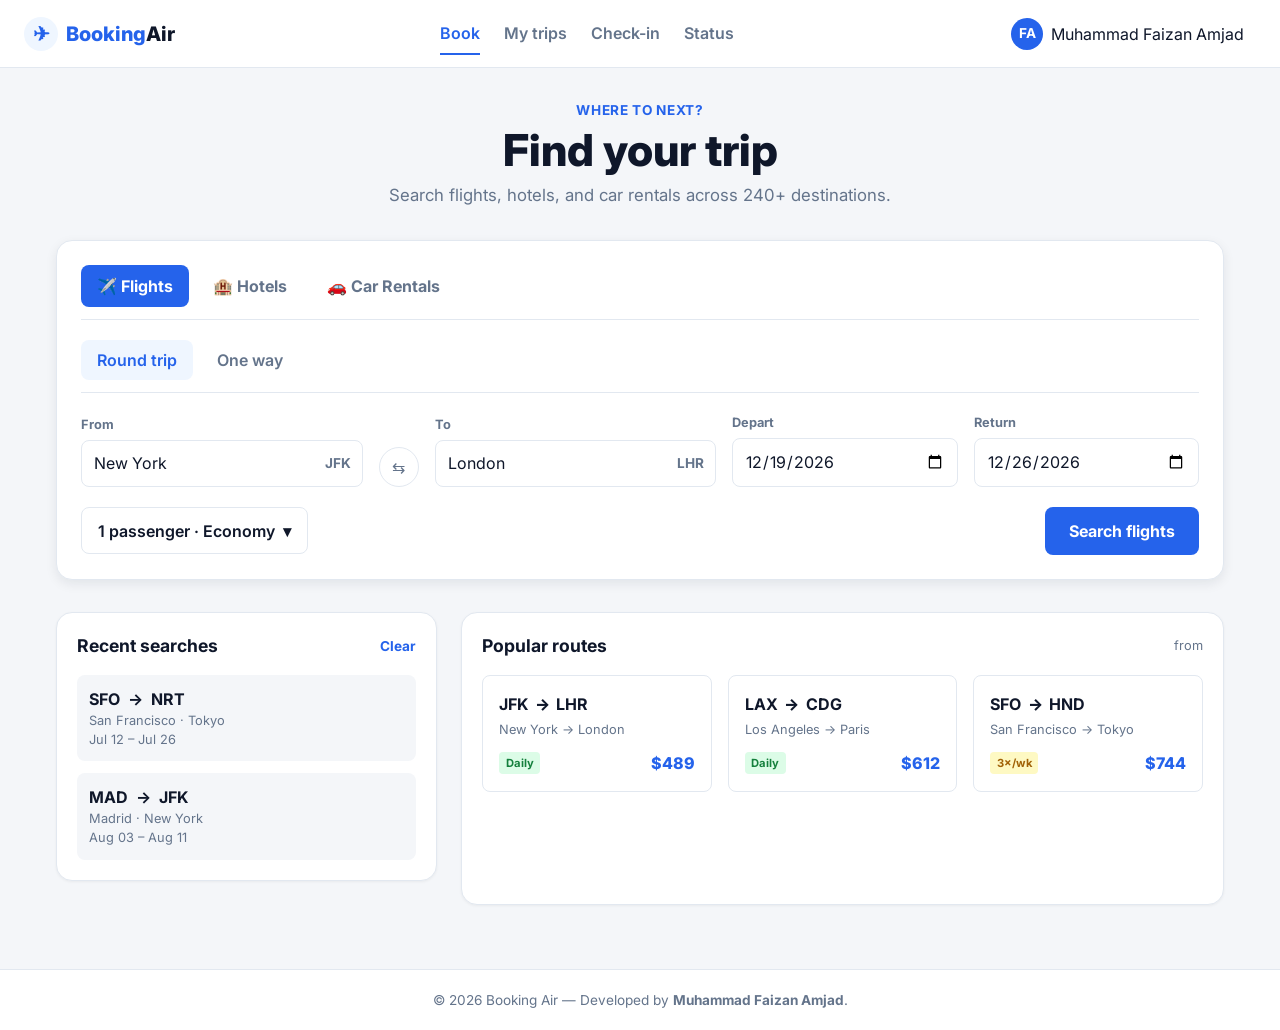
==== commit 04204dc4: "Fix mobile responsiveness" ====
--- a/index.html
+++ b/index.html
@@ -3,6 +3,7 @@
 <head>
   <meta charset="utf-8">
   <meta name="viewport" content="width=device-width, initial-scale=1">
+
   <meta
     name="description"
     content="Booking Air — Flight, Hotel and Car Search"
@@ -19,7 +20,7 @@
   >
 
   <link rel="stylesheet" href="style.css">
-  <script src="script.js" defer></script>
+  <script src="js/script.js" defer></script>
 </head>
 
 <body>
@@ -28,42 +29,28 @@
 
   <div class="brand" aria-label="Booking Air">
     <span class="brand-mark" aria-hidden="true">✈</span>
-
     <span class="brand-name">
       Booking<span>Air</span>
     </span>
   </div>
-
-  <nav class="topnav" aria-label="Main navigation">
-    <a href="#" class="active">Book</a>
-    <a href="#recent">My trips</a>
-    <a href="#">Check-in</a>
-    <a href="#">Status</a>
-  </nav>
-
-  <button
-    class="account"
-    type="button"
-    aria-label="Account menu"
-  >
+<nav class="topnav" aria-label="Main navigation">
+  <a href="book.html" class="active">Book</a>
+  <a href="recent.html">My trips</a>
+  <a href="check-in.html">Check-in</a>
+  <a href="status.html">Status</a>
+</nav>
+
+  <button class="account" type="button" aria-label="Account menu">
     <span class="avatar" aria-hidden="true">FA</span>
-    <span class="account-name">
-      Muhammad Faizan Amjad
-    </span>
+    <span class="account-name">Muhammad Faizan Amjad</span>
   </button>
 
 </header>
 
-
 <main class="wrap">
 
-  <!-- HERO -->
-
   <section class="hero">
-
-    <p class="hero-kicker">
-      Where to next?
-    </p>
+    <p class="hero-kicker">Where to next?</p>
 
     <h1 class="hero-title">
       Find your trip
@@ -72,15 +59,10 @@
     <p class="hero-sub">
       Search flights, hotels, and car rentals across 240+ destinations.
     </p>
-
   </section>
 
 
-  <!-- SEARCH -->
-
   <section class="search" aria-label="Travel search">
-
-    <!-- SERVICE TABS -->
 
     <div
       class="service-tabs"
@@ -121,7 +103,7 @@
     </div>
 
 
-    <!-- ================= FLIGHT FORM ================= -->
+    <!-- FLIGHTS -->
 
     <form
       id="flightForm"
@@ -160,16 +142,10 @@
 
       <div class="leg">
 
-        <!-- FROM -->
-
-        <div class="field">
-
-          <label for="from-0">
-            From
-          </label>
+        <div class="field">
+          <label for="from-0">From</label>
 
           <div class="airport-input">
-
             <input
               id="from-0"
               class="ap"
@@ -179,16 +155,10 @@
               value="New York"
             >
 
-            <span class="ap-code">
-              JFK
-            </span>
-
+            <span class="ap-code">JFK</span>
           </div>
-
-        </div>
-
-
-        <!-- SWAP -->
+        </div>
+
 
         <button
           class="swap"
@@ -200,16 +170,10 @@
         </button>
 
 
-        <!-- TO -->
-
-        <div class="field">
-
-          <label for="to-0">
-            To
-          </label>
+        <div class="field">
+          <label for="to-0">To</label>
 
           <div class="airport-input">
-
             <input
               id="to-0"
               class="ap"
@@ -219,55 +183,37 @@
               value="London"
             >
 
-            <span class="ap-code">
-              LHR
-            </span>
-
+            <span class="ap-code">LHR</span>
           </div>
-
-        </div>
-
-
-        <!-- DEPART -->
-
-        <div class="field">
-
-          <label for="depart-0">
-            Depart
-          </label>
+        </div>
+
+
+        <div class="field">
+          <label for="depart-0">Depart</label>
 
           <input
             id="depart-0"
             class="date"
             type="date"
           >
-
-        </div>
-
-
-        <!-- RETURN -->
+        </div>
+
 
         <div
           class="field field-return"
           id="returnField"
         >
-
-          <label for="return-0">
-            Return
-          </label>
+          <label for="return-0">Return</label>
 
           <input
             id="return-0"
             class="date"
             type="date"
           >
-
         </div>
 
       </div>
 
-
-      <!-- FLIGHT CONTROLS -->
 
       <div class="controls">
 
@@ -284,14 +230,9 @@
               1 passenger · Economy
             </span>
 
-            <span aria-hidden="true">
-              ▾
-            </span>
-
+            <span aria-hidden="true">▾</span>
           </button>
 
-
-          <!-- PASSENGER PANEL -->
 
           <div
             class="pax-panel"
@@ -301,20 +242,16 @@
             aria-label="Passengers and cabin"
           >
 
-            <!-- ADULTS -->
-
             <div
               class="stepper-row"
               data-type="adults"
             >
-
               <div>
                 <strong>Adults</strong>
                 <small>12+ years</small>
               </div>
 
               <div class="stepper">
-
                 <button
                   type="button"
                   class="step minus"
@@ -323,9 +260,7 @@
                   −
                 </button>
 
-                <output class="step-val">
-                  1
-                </output>
+                <output class="step-val">1</output>
 
                 <button
                   type="button"
@@ -334,26 +269,20 @@
                 >
                   +
                 </button>
-
               </div>
-
             </div>
 
-
-            <!-- CHILDREN -->
 
             <div
               class="stepper-row"
               data-type="children"
             >
-
               <div>
                 <strong>Children</strong>
                 <small>2–11 years</small>
               </div>
 
               <div class="stepper">
-
                 <button
                   type="button"
                   class="step minus"
@@ -362,9 +291,7 @@
                   −
                 </button>
 
-                <output class="step-val">
-                  0
-                </output>
+                <output class="step-val">0</output>
 
                 <button
                   type="button"
@@ -373,26 +300,20 @@
                 >
                   +
                 </button>
-
               </div>
-
             </div>
 
-
-            <!-- INFANTS -->
 
             <div
               class="stepper-row"
               data-type="infants"
             >
-
               <div>
                 <strong>Infants</strong>
                 <small>Under 2, on lap</small>
               </div>
 
               <div class="stepper">
-
                 <button
                   type="button"
                   class="step minus"
@@ -401,9 +322,7 @@
                   −
                 </button>
 
-                <output class="step-val">
-                  0
-                </output>
+                <output class="step-val">0</output>
 
                 <button
                   type="button"
@@ -412,13 +331,9 @@
                 >
                   +
                 </button>
-
               </div>
-
             </div>
 
-
-            <!-- CABIN -->
 
             <div class="cabin-row">
 
@@ -475,7 +390,6 @@
               </div>
 
             </div>
-
 
             <button
               type="button"
@@ -502,7 +416,7 @@
     </form>
 
 
-    <!-- ================= HOTEL FORM ================= -->
+    <!-- HOTELS -->
 
     <form
       id="hotelForm"
@@ -514,7 +428,6 @@
       <div class="form-grid hotel-grid">
 
         <div class="field">
-
           <label for="hotel-destination">
             Destination / Hotel Name
           </label>
@@ -526,12 +439,10 @@
             placeholder="Where are you staying?"
             value="London"
           >
-
-        </div>
-
-
-        <div class="field">
-
+        </div>
+
+
+        <div class="field">
           <label for="hotel-checkin">
             Check-in
           </label>
@@ -541,12 +452,10 @@
             class="date"
             type="date"
           >
-
-        </div>
-
-
-        <div class="field">
-
+        </div>
+
+
+        <div class="field">
           <label for="hotel-checkout">
             Check-out
           </label>
@@ -556,52 +465,37 @@
             class="date"
             type="date"
           >
-
-        </div>
-
-
-        <div class="field">
-
+        </div>
+
+
+        <div class="field">
           <label for="hotel-guests">
             Guests & Rooms
           </label>
 
           <select id="hotel-guests">
-
-            <option>
-              1 Room, 1 Guest
-            </option>
-
-            <option selected>
-              1 Room, 2 Guests
-            </option>
-
-            <option>
-              2 Rooms, 4 Guests
-            </option>
-
+            <option>1 Room, 1 Guest</option>
+            <option selected>1 Room, 2 Guests</option>
+            <option>2 Rooms, 4 Guests</option>
           </select>
-
         </div>
 
       </div>
 
 
       <div class="controls end">
-
         <button
           class="search-btn"
           type="submit"
         >
           Search hotels
         </button>
-
       </div>
 
     </form>
 
 
-    <!-- ================= CAR FORM ================= -->
+    <!-- CARS -->
 
     <form
       id="carForm"
@@ -613,7 +507,6 @@
       <div class="form-grid car-grid">
 
         <div class="field">
-
           <label for="car-pickup">
             Pick-up Location
           </label>
@@ -625,12 +518,10 @@
             placeholder="Airport or City"
             value="London Heathrow (LHR)"
           >
-
-        </div>
-
-
-        <div class="field">
-
+        </div>
+
+
+        <div class="field">
           <label for="car-dropoff">
             Drop-off Location
           </label>
@@ -642,12 +533,10 @@
             placeholder="Same as pick-up"
             value="London Heathrow (LHR)"
           >
-
-        </div>
-
-
-        <div class="field">
-
+        </div>
+
+
+        <div class="field">
           <label for="car-pickdate">
             Pick-up Date
           </label>
@@ -657,12 +546,10 @@
             class="date"
             type="date"
           >
-
-        </div>
-
-
-        <div class="field">
-
+        </div>
+
+
+        <div class="field">
           <label for="car-dropdate">
             Drop-off Date
           </label>
@@ -672,21 +559,18 @@
             class="date"
             type="date"
           >
-
         </div>
 
       </div>
 
 
       <div class="controls end">
-
         <button
           class="search-btn"
           type="submit"
         >
           Search rental cars
         </button>
-
       </div>
 
     </form>
@@ -712,12 +596,9 @@
   ></section>
 
 
-  <!-- RECENT / POPULAR -->
-
-  <div
-    class="columns"
-    id="recent"
-  >
+  <!-- RECENT AND POPULAR -->
+
+  <div class="columns">
 
     <section
       class="panel recent"
@@ -725,10 +606,7 @@
     >
 
       <div class="panel-head">
-
-        <h2>
-          Recent searches
-        </h2>
+        <h2>Recent searches</h2>
 
         <button
           class="link-btn"
@@ -737,7 +615,6 @@
         >
           Clear
         </button>
-
       </div>
 
       <ul
@@ -750,7 +627,6 @@
           data-from="SFO"
           data-to="NRT"
         >
-
           <span class="ri-route">
             <b>SFO</b>
             <span>→</span>
@@ -764,7 +640,6 @@
           <span class="ri-date">
             Jul 12 – Jul 26
           </span>
-
         </li>
 
 
@@ -773,7 +648,6 @@
           data-from="MAD"
           data-to="JFK"
         >
-
           <span class="ri-route">
             <b>MAD</b>
             <span>→</span>
@@ -787,15 +661,12 @@
           <span class="ri-date">
             Aug 03 – Aug 11
           </span>
-
         </li>
 
       </ul>
 
     </section>
 
-
-    <!-- POPULAR ROUTES -->
 
     <section
       class="panel popular"
@@ -804,9 +675,7 @@
 
       <div class="panel-head">
 
-        <h2>
-          Popular routes
-        </h2>
+        <h2>Popular routes</h2>
 
         <span class="head-note">
           from
@@ -821,14 +690,12 @@
       >
 
         <li>
-
           <button
             class="route-card"
             type="button"
             data-fc="New York"
             data-tc="London"
           >
-
             <span class="rc-codes">
               <b>JFK</b>
               <span>→</span>
@@ -840,7 +707,6 @@
             </span>
 
             <span class="rc-foot">
-
               <span class="rc-pill ontime">
                 Daily
               </span>
@@ -848,23 +714,18 @@
               <span class="rc-price">
                 $489
               </span>
-
-            </span>
-
+            </span>
           </button>
-
         </li>
 
 
         <li>
-
           <button
             class="route-card"
             type="button"
             data-fc="Los Angeles"
             data-tc="Paris"
           >
-
             <span class="rc-codes">
               <b>LAX</b>
               <span>→</span>
@@ -876,7 +737,6 @@
             </span>
 
             <span class="rc-foot">
-
               <span class="rc-pill ontime">
                 Daily
               </span>
@@ -884,23 +744,18 @@
               <span class="rc-price">
                 $612
               </span>
-
-            </span>
-
+            </span>
           </button>
-
         </li>
 
 
         <li>
-
           <button
             class="route-card"
             type="button"
             data-fc="San Francisco"
             data-tc="Tokyo"
           >
-
             <span class="rc-codes">
               <b>SFO</b>
               <span>→</span>
@@ -912,7 +767,6 @@
             </span>
 
             <span class="rc-foot">
-
               <span class="rc-pill warn">
                 3×/wk
               </span>
@@ -920,11 +774,8 @@
               <span class="rc-price">
                 $744
               </span>
-
-            </span>
-
+            </span>
           </button>
-
         </li>
 
       </ul>
@@ -937,17 +788,13 @@
 
 
 <footer class="footer">
-
   <div class="wrap">
-
     <p>
       &copy; 2026 Booking Air —
       Developed by
       <strong>Muhammad Faizan Amjad</strong>.
     </p>
-
   </div>
-
 </footer>
 
 
--- a/style.css
+++ b/style.css
@@ -60,7 +60,8 @@
 
 button,
 input,
-select {
+select,
+textarea {
   font: inherit;
   color: inherit;
 }
@@ -74,9 +75,14 @@
 button:focus-visible,
 a:focus-visible,
 input:focus-visible,
-select:focus-visible {
+select:focus-visible,
+textarea:focus-visible {
   outline: 3px solid rgba(37, 99, 235, 0.25);
   outline-offset: 2px;
+}
+
+a {
+  color: inherit;
 }
 
 
@@ -102,7 +108,9 @@
 }
 
 
-/* Brand */
+/* =========================
+   BRAND
+========================= */
 
 .brand {
   display: flex;
@@ -114,6 +122,8 @@
 
   font-size: 1.25rem;
   font-weight: 800;
+
+  white-space: nowrap;
 }
 
 .brand-mark {
@@ -133,10 +143,14 @@
 }
 
 
-/* Navigation */
+/* =========================
+   NAVIGATION
+========================= */
 
 .topnav {
   display: flex;
+  align-items: center;
+
   gap: 1.5rem;
 }
 
@@ -161,7 +175,9 @@
 }
 
 
-/* Account */
+/* =========================
+   ACCOUNT
+========================= */
 
 .account {
   display: flex;
@@ -186,6 +202,8 @@
 
   display: grid;
   place-items: center;
+
+  flex-shrink: 0;
 
   border-radius: 50%;
 
@@ -367,6 +385,10 @@
     minmax(150px, 0.8fr);
 }
 
+.form-grid {
+  grid-template-columns: repeat(2, minmax(0, 1fr));
+}
+
 .hotel-grid {
   grid-template-columns:
     2fr
@@ -413,7 +435,8 @@
 
 .ap,
 .date,
-select {
+select,
+input[type="text"] {
   width: 100%;
   min-height: 43px;
 
@@ -436,13 +459,15 @@
 }
 
 .date,
-select {
+select,
+input[type="text"] {
   padding: 0.65rem 0.75rem;
 }
 
 .ap:focus,
 .date:focus,
-select:focus {
+select:focus,
+input[type="text"]:focus {
   border-color: var(--primary);
 
   box-shadow:
@@ -540,9 +565,6 @@
   border-color: var(--primary);
 }
 
-
-/* Passenger popup */
-
 .pax-panel {
   position: absolute;
 
@@ -564,7 +586,9 @@
 }
 
 
-/* Stepper */
+/* =========================
+   STEPPER
+========================= */
 
 .stepper-row {
   display: flex;
@@ -671,9 +695,6 @@
   font-weight: 700;
 }
 
-
-/* Done button */
-
 .pax-done {
   width: 100%;
 
@@ -725,6 +746,10 @@
   transform: translateY(-1px);
 }
 
+.search-btn:active {
+  transform: translateY(0);
+}
+
 
 /* =========================
    FORM ERROR
@@ -773,9 +798,6 @@
 
   list-style: none;
 }
-
-
-/* Result card */
 
 .result-card {
   display: flex;
@@ -878,7 +900,7 @@
 
 
 /* =========================
-   RECENT + POPULAR COLUMNS
+   RECENT + POPULAR
 ========================= */
 
 .columns {
@@ -887,6 +909,8 @@
   grid-template-columns: 1fr 2fr;
 
   gap: 1.5rem;
+
+  margin-bottom: 2rem;
 }
 
 
@@ -895,6 +919,8 @@
 ========================= */
 
 .panel {
+  margin-bottom: 1.5rem;
+
   padding: 1.25rem;
 
   background: #fff;
@@ -905,10 +931,16 @@
   box-shadow: var(--shadow-sm);
 }
 
+.panel:last-child {
+  margin-bottom: 0;
+}
+
 .panel-head {
   display: flex;
   align-items: center;
   justify-content: space-between;
+
+  gap: 1rem;
 
   margin-bottom: 1rem;
 }
@@ -1065,13 +1097,11 @@
 
 .rc-pill.ontime {
   background: #dcfce7;
-
   color: #15803d;
 }
 
 .rc-pill.warn {
   background: #fef9c3;
-
   color: #a16207;
 }
 
@@ -1087,6 +1117,8 @@
 ========================= */
 
 .footer {
+  margin-top: auto;
+
   background: #fff;
 
   border-top: 1px solid var(--border-color);
@@ -1123,6 +1155,8 @@
 }
 
 .toast {
+  max-width: 350px;
+
   padding: 0.75rem 1rem;
 
   border-radius: var(--radius-sm);
@@ -1198,6 +1232,7 @@
   }
 
   .leg,
+  .form-grid,
   .hotel-grid,
   .car-grid {
     grid-template-columns: 1fr;
@@ -1275,6 +1310,7 @@
 
   .service-tab {
     padding: 0.5rem 0.7rem;
+
     font-size: 0.85rem;
   }
 
@@ -1289,5 +1325,18 @@
     right: 0.75rem;
 
     width: auto;
+
+    max-height: 80vh;
+    overflow-y: auto;
+  }
+
+  .toast-wrap {
+    right: 0.75rem;
+    left: 0.75rem;
+    bottom: 0.75rem;
+  }
+
+  .toast {
+    max-width: none;
   }
 }
